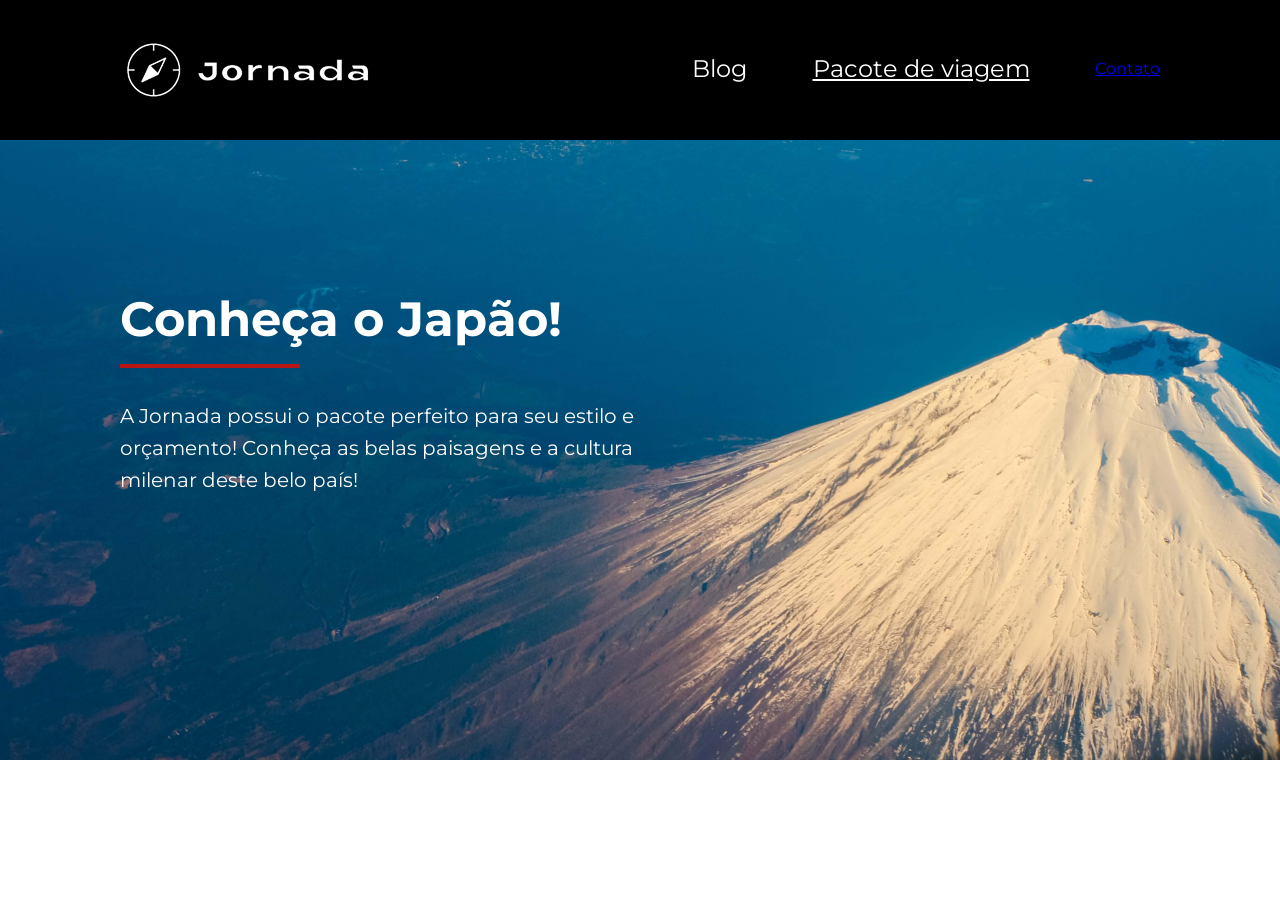
==== pacotes-de-viagens.html @ 4e7d719e "Adiciona hero e configuração para o bottom-hero da page packages" ====
<!DOCTYPE html>
<html lang="pt-br">
<head>
    <meta charset="UTF-8" />
    <meta name="viewport" content="width=device-width, initial-scale=1.0" />
    <meta
      name="description"
      content="Jornada Viagens, somos uma agência apaixonada por criar viagens inesquecíveis"
    />
    <meta name="og:title" content="Jornada Viagens" />
    <meta
      name="og:description"
      content="somos uma agência apaixonada por criar viagens inesquecíveis"
    />
    <meta
      name="og:image"
      content="https://github.com/IDuartee8/jornada-viagens.git/img/Logo-branco-footer"
    />
    <meta name="og:type" content="website" />
    <meta
      name="og:url"
      content="https://github.com/IDuartee8/jornada-viagens.git"
    />

    <link rel="icon" href="favico-branca.svg" type="xml/svg" />
    <link rel="stylesheet" href="css/style.css" />

    <title>Pacote de Viagens</title>
</head>
<body>
        <header class="main-header">
      <a class="logo" href="index.html" title="voltar a página inicial">
        <img
          class="img-mobile"
          src="img/bussula-jornada-branca.png"
          alt="Bussula do logo Jornada Viagens na cor branca"
        />
        <img
          class="img-desktop"
          src="img/bussula-texto-jornada-branca.png"
          alt="Logo Jornada Viagens na cor branca"
        />
      </a>
      <div class="navigation-menu">
        <label for="menu">
          <img src="img/menu.png" alt="menu" />
        </label>
        <input type="checkbox" id="menu" hidden />
        <nav>
          <ul class="list-links">
            <li>
              <a href="blog.html" target="_blank" title="Acessar Blog">Blog</a>
            </li>
            <li>
              <a
                class="active"
                href="pacotes-de-viagens.html"
                target="_blank"
                title="Acessar Pacotes de viagem"
                >Pacote de viagem</a
              >
            </li>
            <a href="contato.html" target="_blank" title="Acessar Contato"
                >Contato</a
              >
            </li>
          </ul>
        </nav>
      </div>
    </header>
    <section class="travel-packages hero">
      <div class="hero-img">
        <div class="hero-content">
      <h1> Conheça o Japão!</h1>
        <hr />
            <p>
                A Jornada possui o pacote perfeito para seu estilo e orçamento! Conheça as belas paisagens e a  cultura milenar deste belo país!
            </p>
        </div>
      </div>
    </section>
    
    
</body>
</html>
---- css/style.css ----
@import url(global.css);
@import url(header.css);
@import url(offers.css);
@import url(hero.css);
@import url(categories.css);
@import url(destinations.css);
@import url(payments.css);
@import url(testimonials.css);
@import url(footer.css);
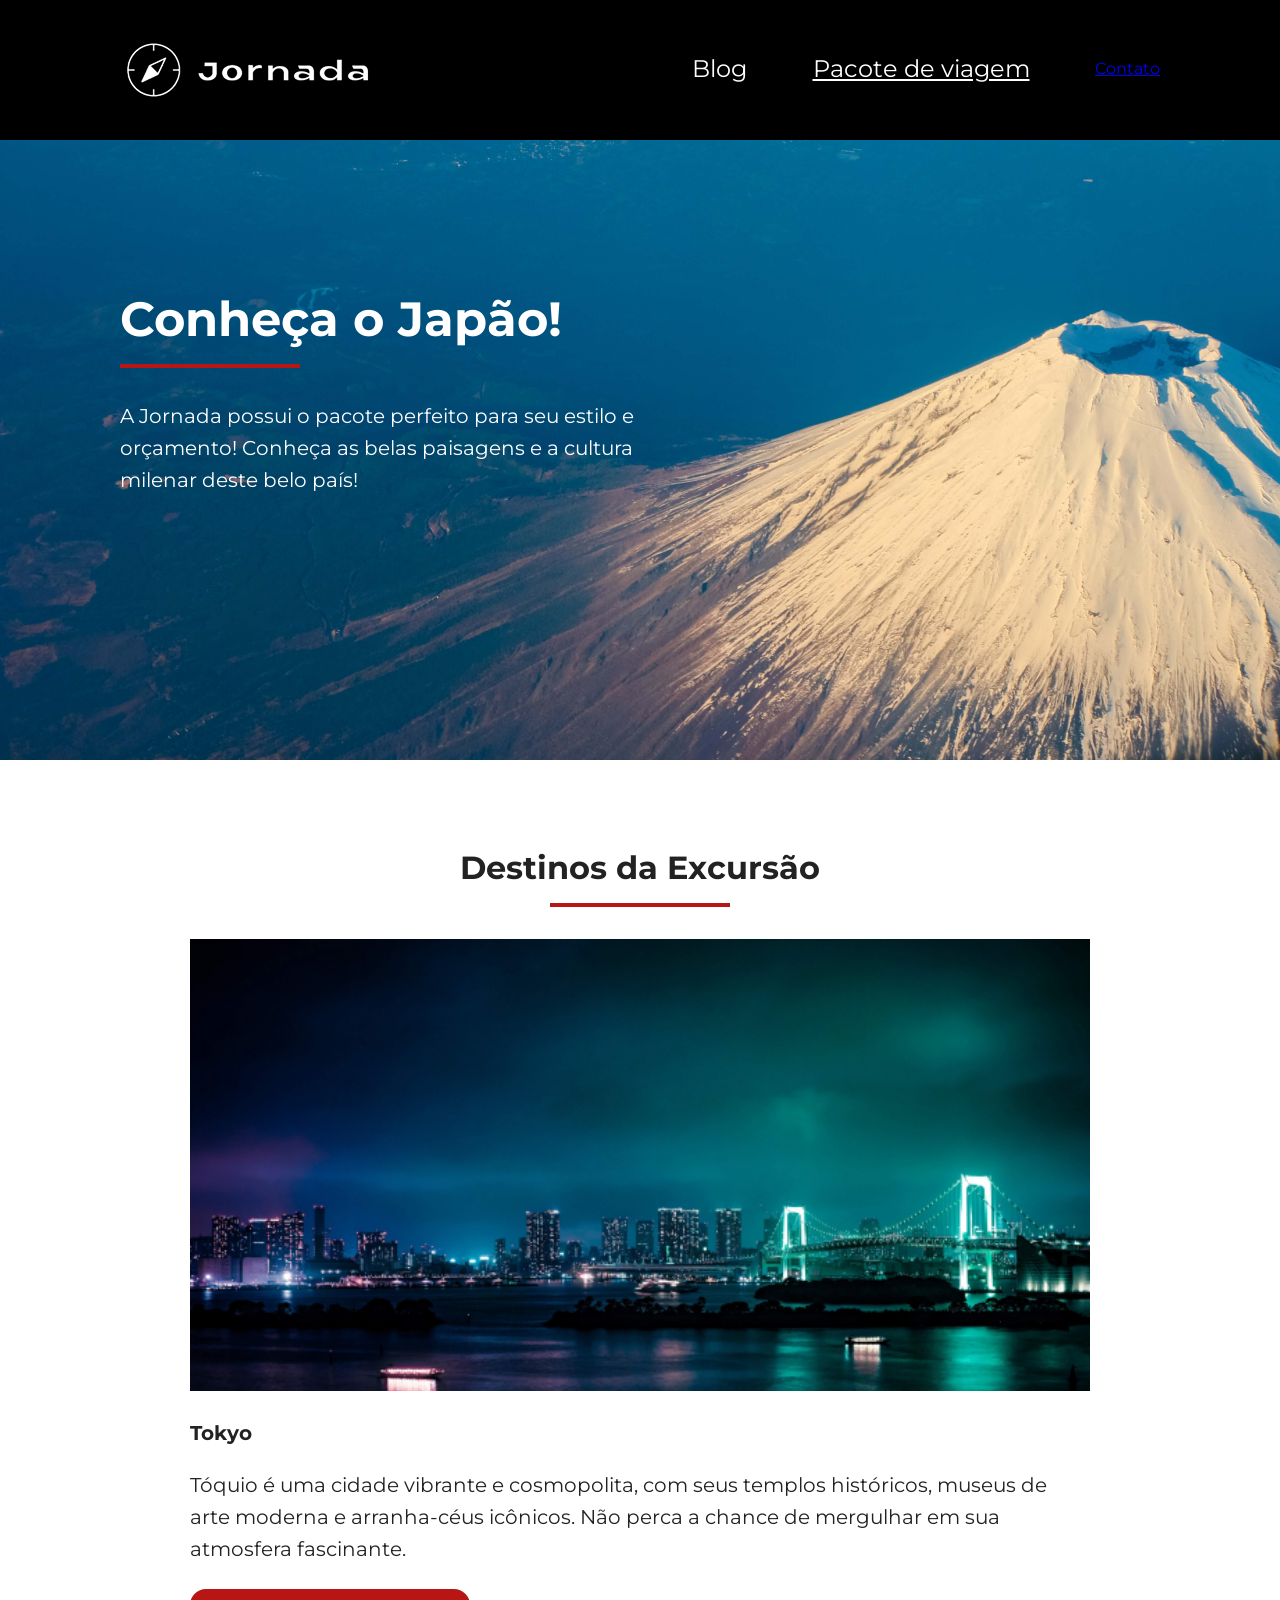
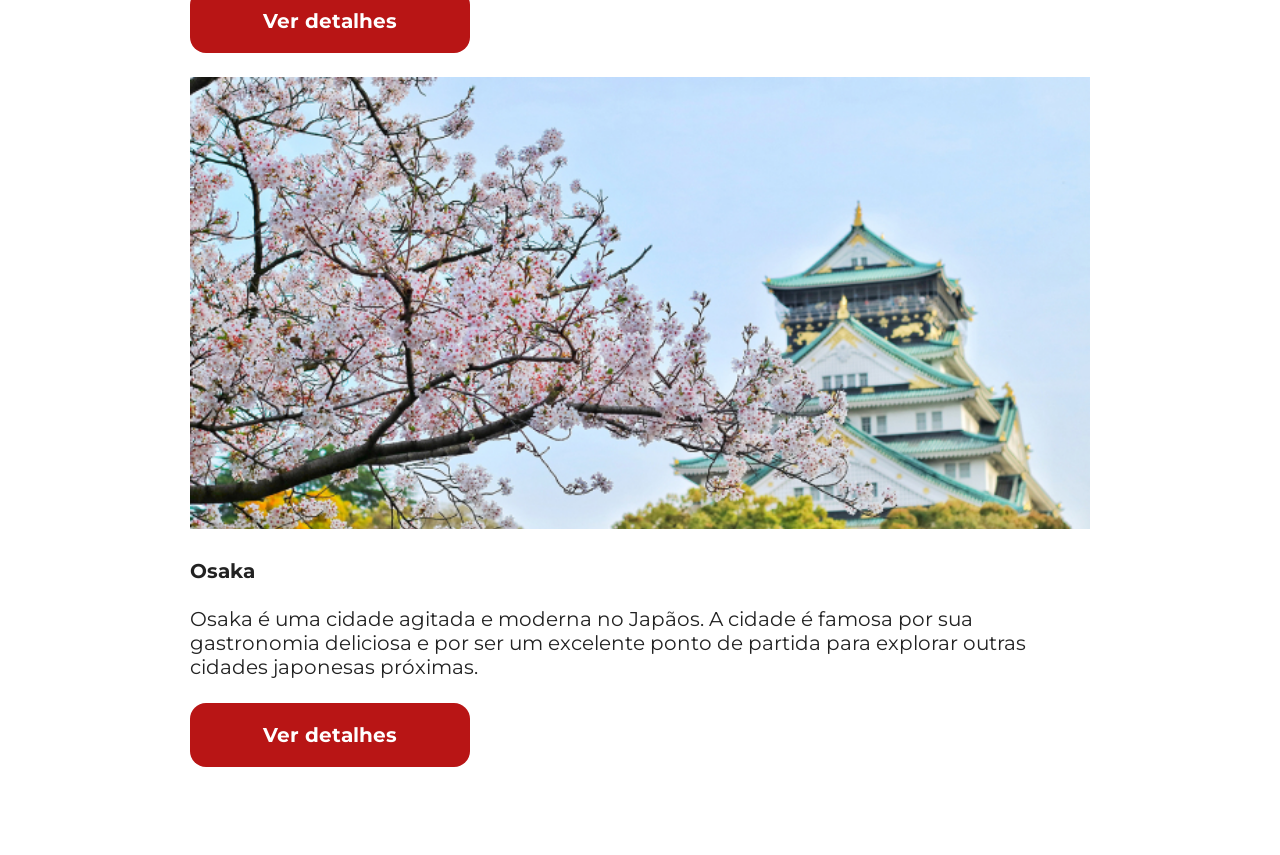
==== commit 56bb0c5e: "Reutiliza estrutura code de destinos populares para utilzar em destinos de excursao" ====
--- a/pacotes-de-viagens.html
+++ b/pacotes-de-viagens.html
@@ -28,7 +28,7 @@
     <title>Pacote de Viagens</title>
 </head>
 <body>
-        <header class="main-header">
+    <header class="main-header">
       <a class="logo" href="index.html" title="voltar a página inicial">
         <img
           class="img-mobile"
@@ -79,7 +79,54 @@
         </div>
       </div>
     </section>
-    
+    <section class="destinations">
+      <div class="section-title">
+        <h2>Destinos da Excursão</h2>
+        <hr />
+      </div>
+      <div class="destination-items">
+        <article class="item tokyo">
+          <header>
+            <div class="img-item"></div>
+            <h3 class="content-title">Tokyo</h3>
+          </header>
+          <p class="content-text">
+            Tóquio é uma cidade vibrante e cosmopolita, com seus templos
+            históricos, museus de arte moderna e arranha-céus icônicos. Não
+            perca a chance de mergulhar em sua atmosfera fascinante.
+          </p>
+          <footer>
+            <a
+              href="#"
+              class="button"
+              target="_blank"
+              title="Veja mais detalhes do destino Tokyo"
+              >Ver detalhes</a
+            >
+          </footer>
+        </article>
+        <article class="item osaka">
+          <header>
+            <div class="img-item"></div>
+            <h3 class="content-title">Osaka</h3>
+          </header>
+          <p>
+            Osaka é uma cidade agitada e moderna no Japãos. A cidade é famosa
+            por sua gastronomia deliciosa e por ser um excelente ponto de
+            partida para explorar outras cidades japonesas próximas.
+          </p>
+          <footer>
+            <a
+              href="#"
+              class="button"
+              target="_blank"
+              title="Veja mais detalhes do destino Osaka"
+              >Ver detalhes</a
+            >
+          </footer>
+        </article>
+      </div>
+    </section>
     
 </body>
 </html>
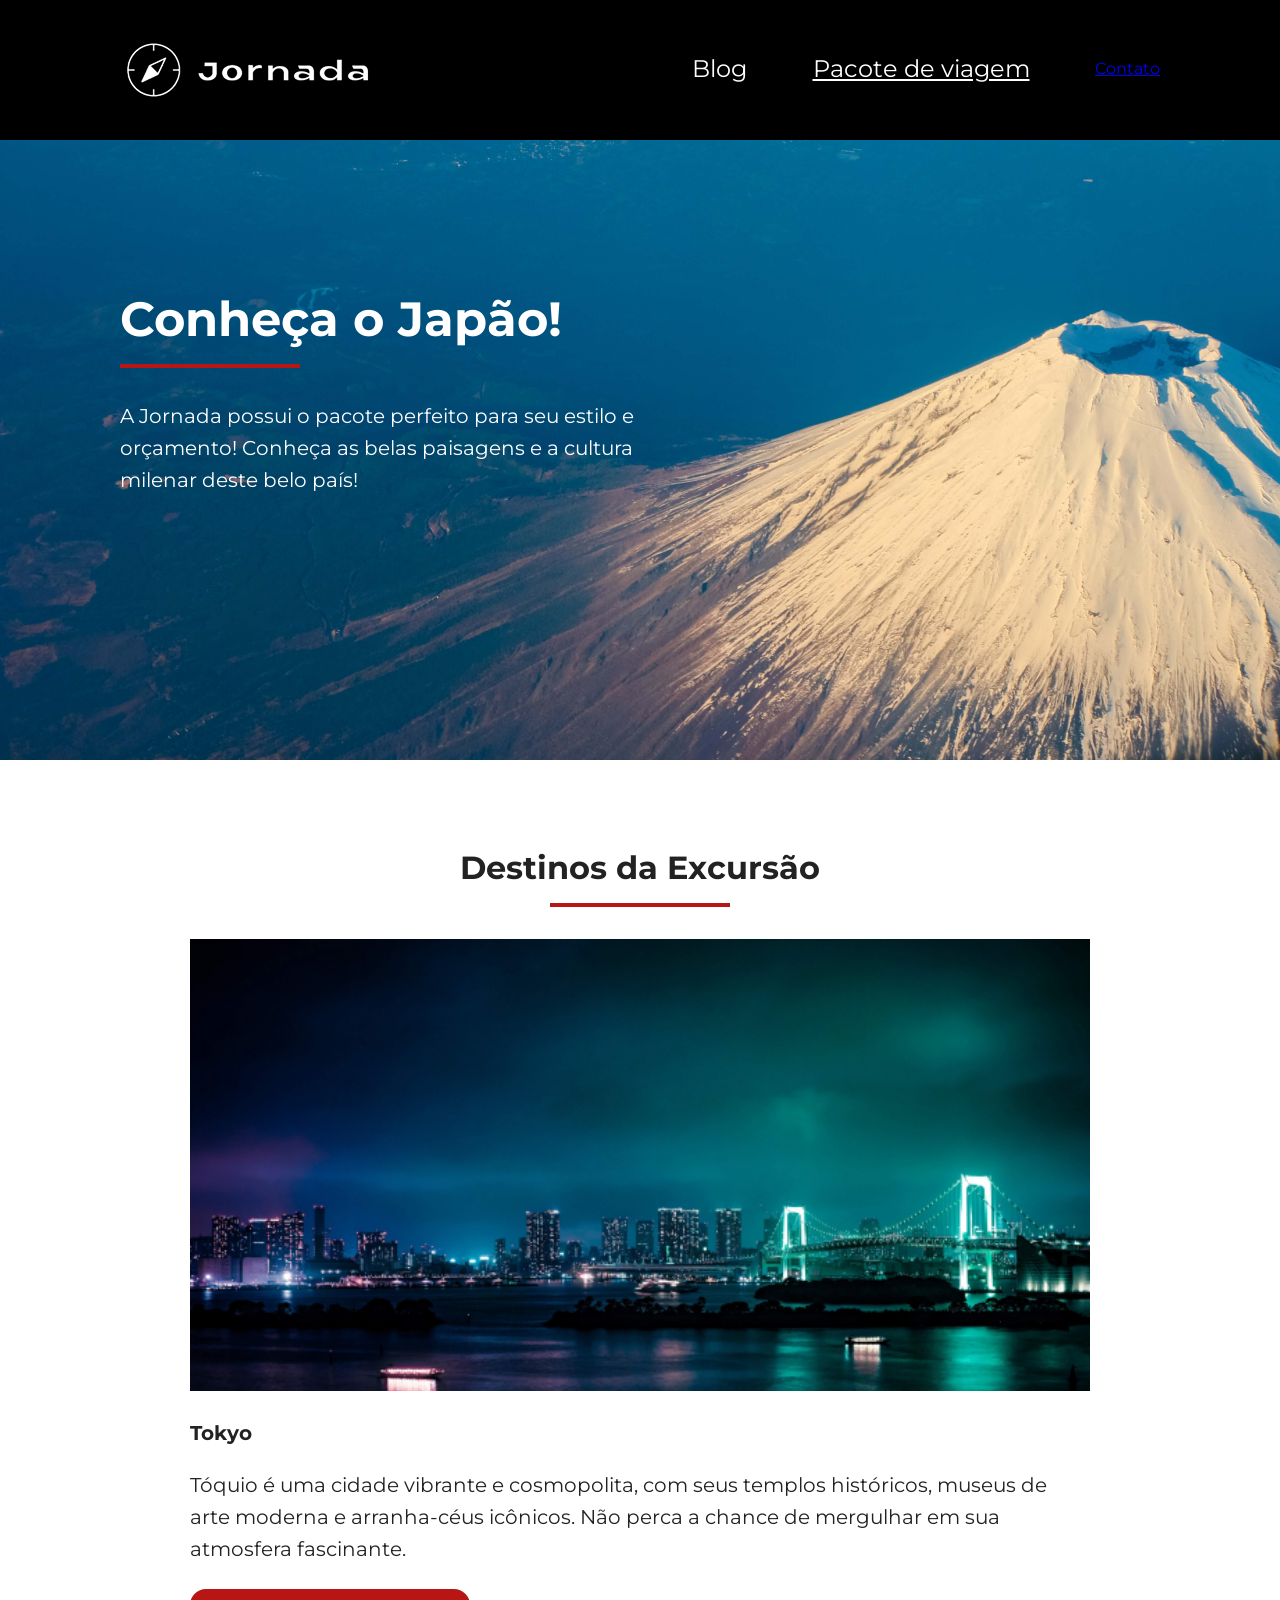
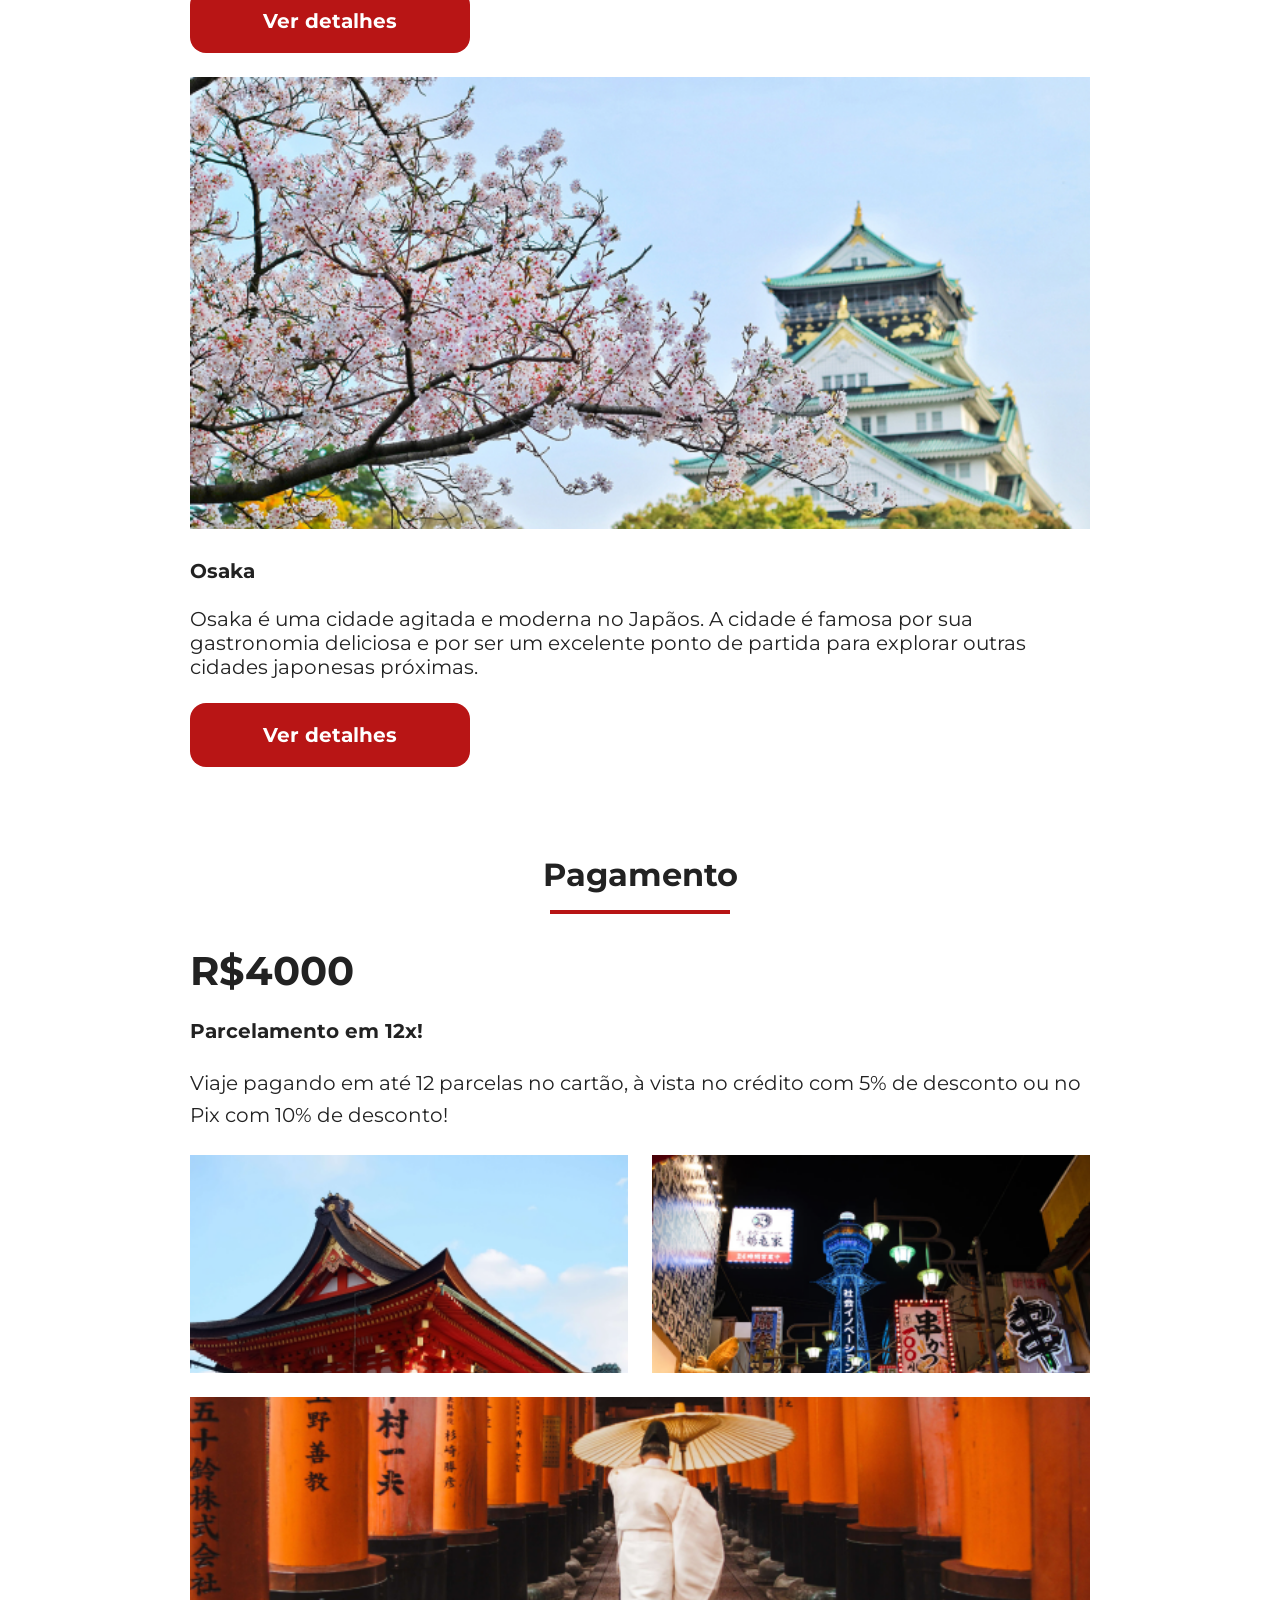
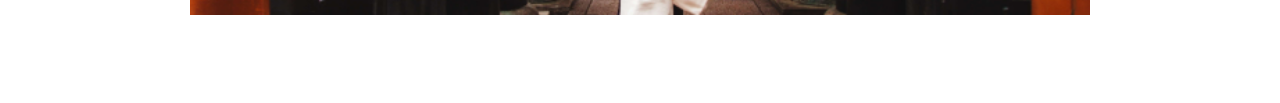
==== commit 3527759c: "Adiciona layouts de payments-package" ====
--- a/pacotes-de-viagens.html
+++ b/pacotes-de-viagens.html
@@ -60,7 +60,9 @@
                 >Pacote de viagem</a
               >
             </li>
-            <a href="contato.html" target="_blank" title="Acessar Contato"
+            <a  href="contato.html" 
+                target="_blank" 
+                title="Acessar Contato"
                 >Contato</a
               >
             </li>
@@ -127,6 +129,26 @@
         </article>
       </div>
     </section>
-    
+    <section class="payments">
+      <div class="section-title">
+        <h2>Pagamento</h2>
+        <hr />
+      </div>
+      <div class="content-conteiner">
+        <div class="text-content">
+          <h2 class="content-title1" >R$4000</h2>
+          <h3 class="content-title">Parcelamento em 12x!</h3>
+          <p class="content-text">
+            Viaje pagando em até 12 parcelas no cartão, à vista no crédito com
+            5% de desconto ou no Pix com 10% de desconto!
+          </p>
+        </div>
+        <div class="image-gallery">
+          <div class="image first-package"></div>
+          <div class="image second-package"></div>
+          <div class="image thirdy-package colspan-2"></div>
+        </div>
+      </div>
+    </section>
 </body>
 </html>
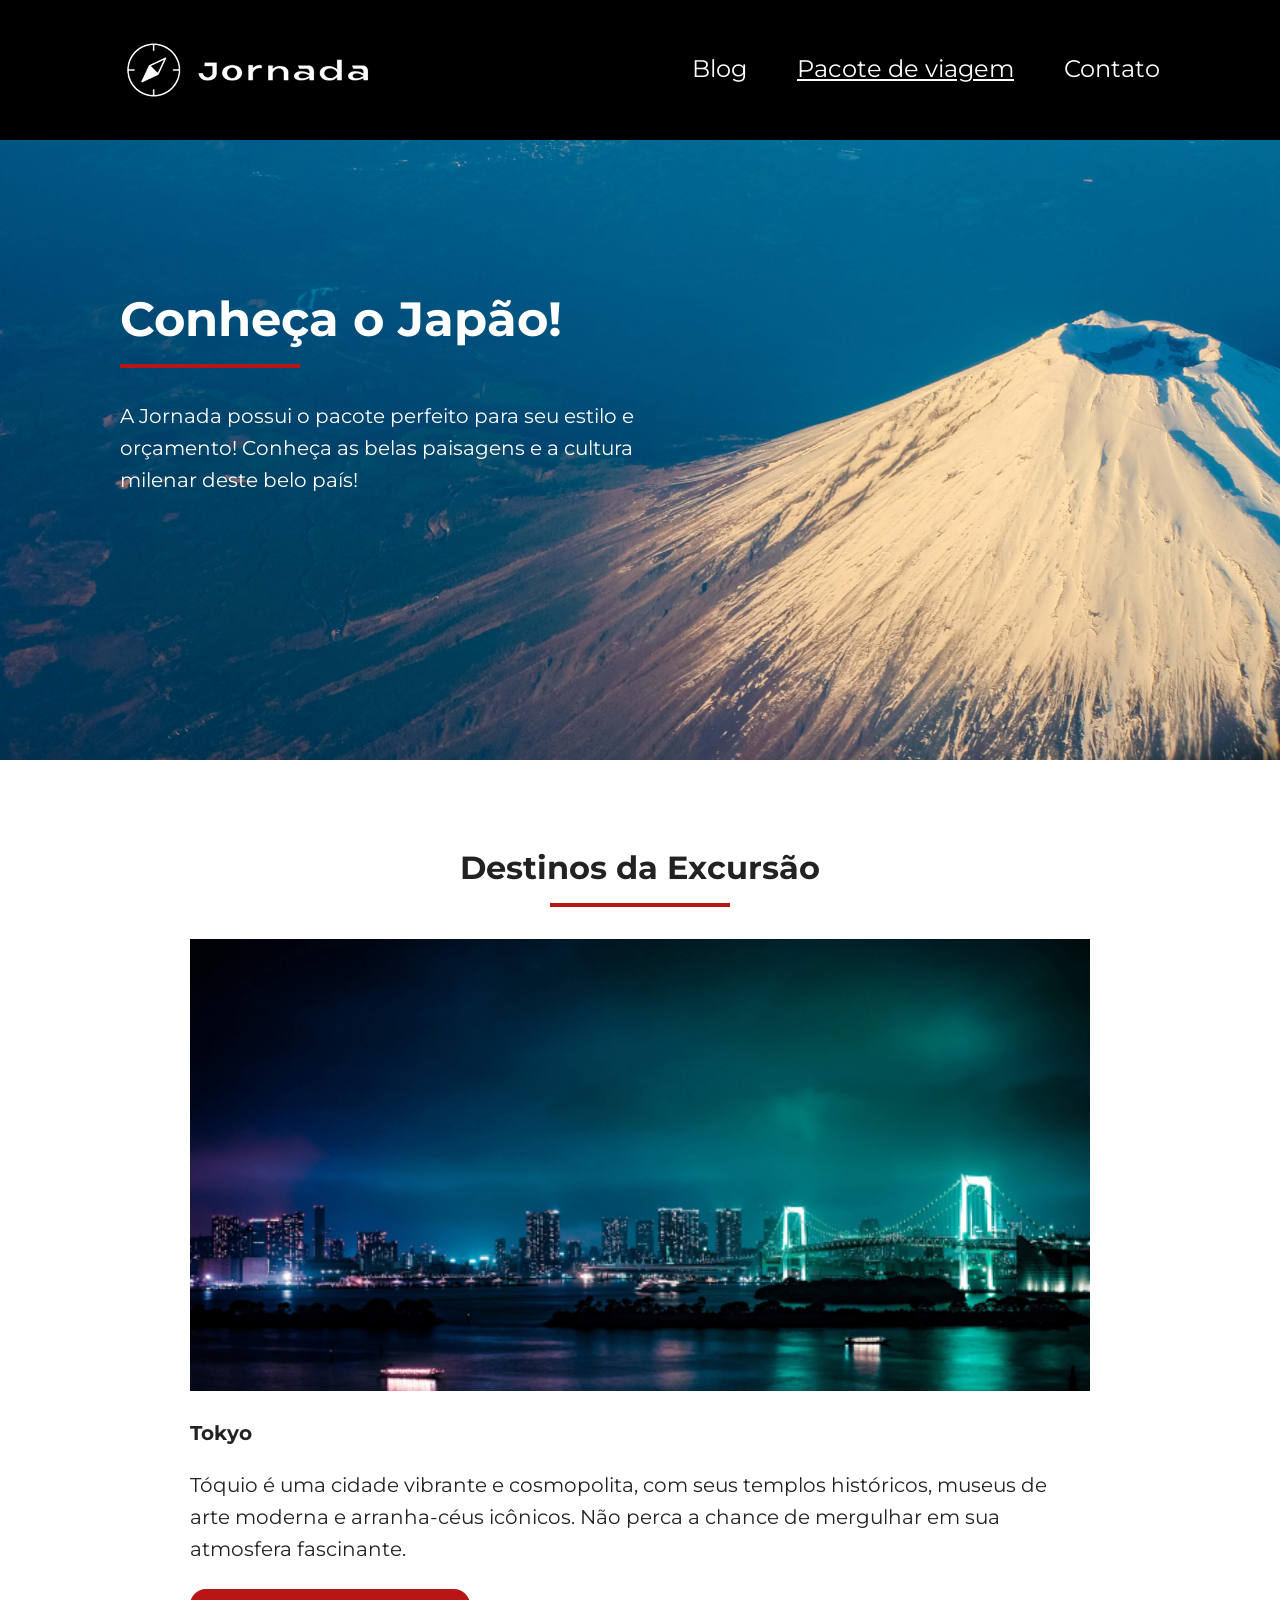
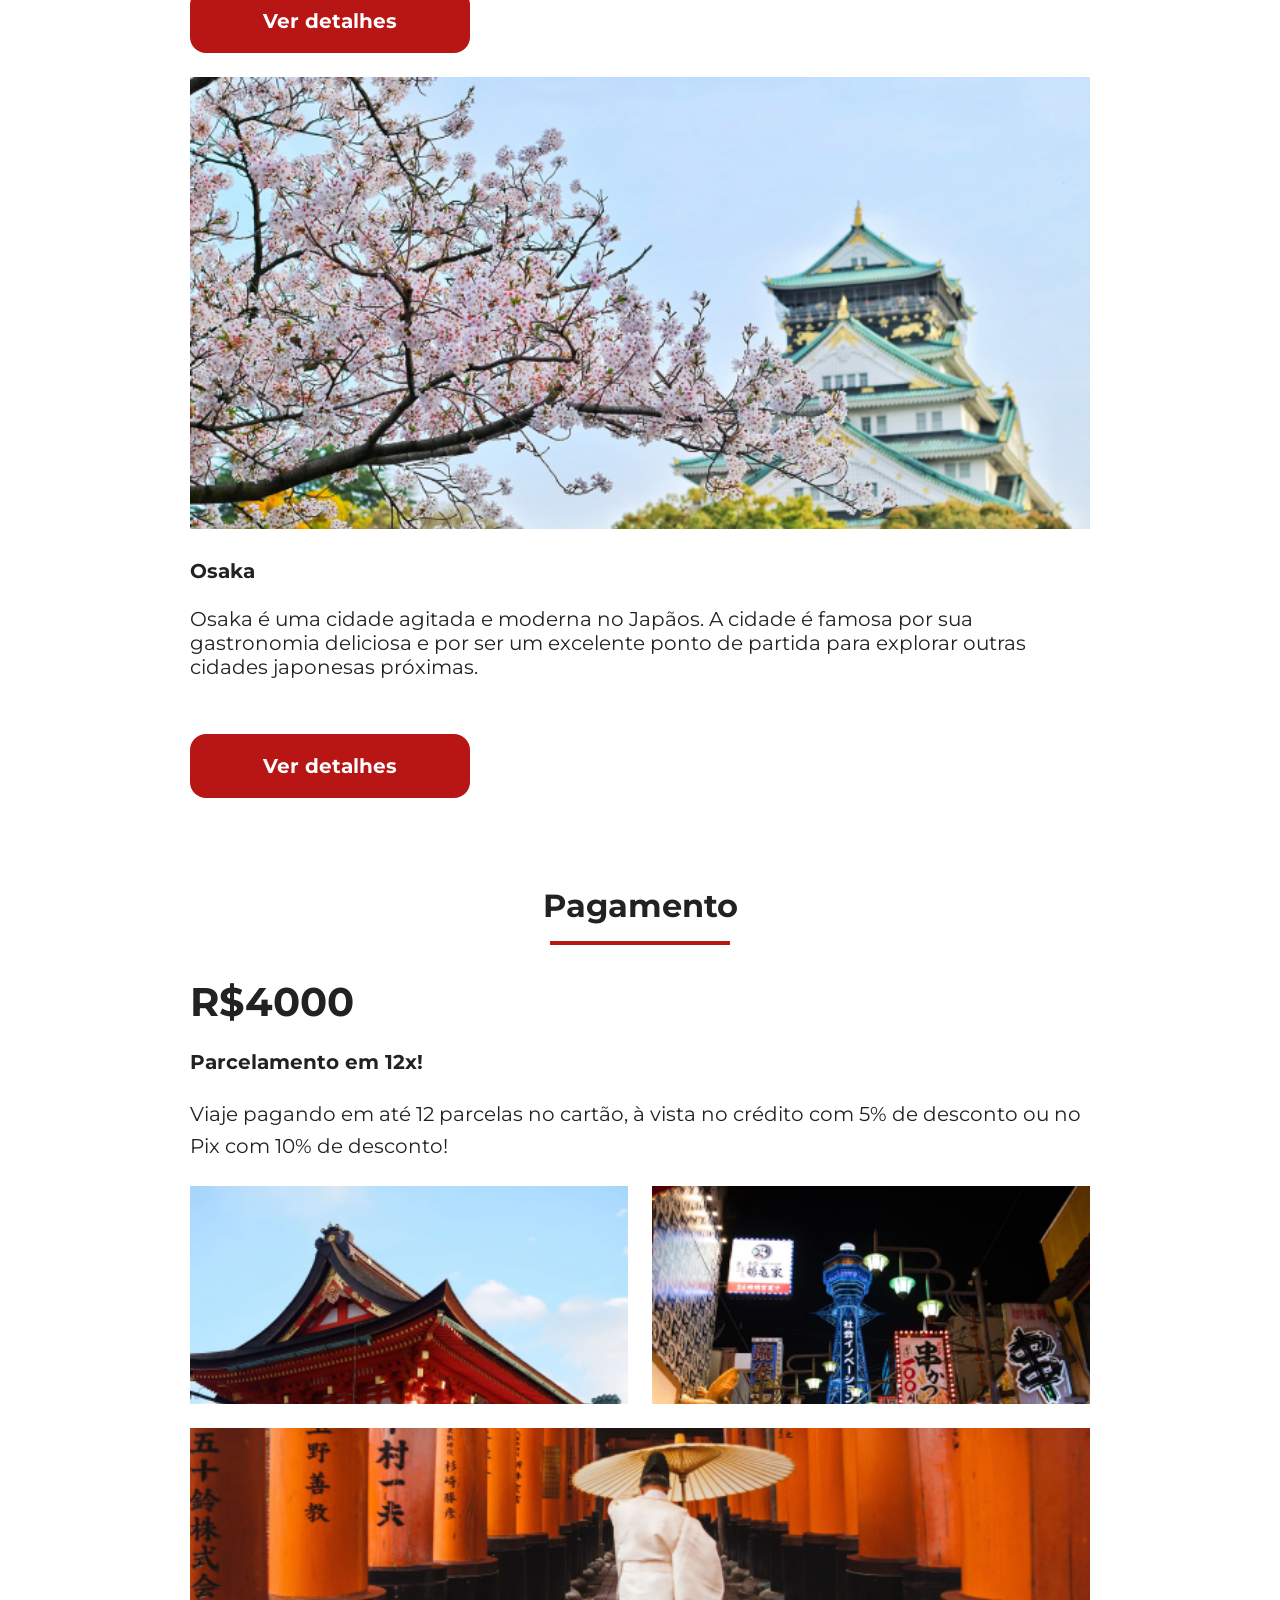
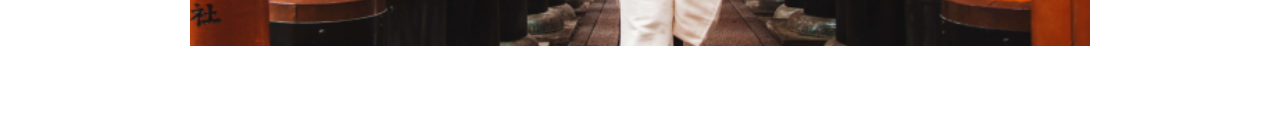
==== commit 8beb91d1: "Solucina bugs de alinhamento, font-size, e um campo fora do padrao" ====
--- a/pacotes-de-viagens.html
+++ b/pacotes-de-viagens.html
@@ -1,6 +1,6 @@
-<!DOCTYPE html>
+<!doctype html>
 <html lang="pt-br">
-<head>
+  <head>
     <meta charset="UTF-8" />
     <meta name="viewport" content="width=device-width, initial-scale=1.0" />
     <meta
@@ -26,129 +26,133 @@
     <link rel="stylesheet" href="css/style.css" />
 
     <title>Pacote de Viagens</title>
-</head>
-<body>
-    <header class="main-header">
-      <a class="logo" href="index.html" title="voltar a página inicial">
-        <img
-          class="img-mobile"
-          src="img/bussula-jornada-branca.png"
-          alt="Bussula do logo Jornada Viagens na cor branca"
-        />
-        <img
-          class="img-desktop"
-          src="img/bussula-texto-jornada-branca.png"
-          alt="Logo Jornada Viagens na cor branca"
-        />
-      </a>
-      <div class="navigation-menu">
-        <label for="menu">
-          <img src="img/menu.png" alt="menu" />
-        </label>
-        <input type="checkbox" id="menu" hidden />
-        <nav>
-          <ul class="list-links">
-            <li>
-              <a href="blog.html" target="_blank" title="Acessar Blog">Blog</a>
-            </li>
-            <li>
+  </head>
+  <body>
+    <main>
+      <header class="main-header">
+        <a class="logo" href="index.html" title="voltar a página inicial">
+          <img
+            class="img-mobile"
+            src="img/bussula-jornada-branca.png"
+            alt="Bussula do logo Jornada Viagens na cor branca"
+          />
+          <img
+            class="img-desktop"
+            src="img/bussula-texto-jornada-branca.png"
+            alt="Logo Jornada Viagens na cor branca"
+          />
+        </a>
+        <div class="navigation-menu">
+          <label for="menu">
+            <img src="img/menu.png" alt="menu" />
+          </label>
+          <input type="checkbox" id="menu" hidden />
+          <nav>
+            <ul class="list-links">
+              <li>
+                <a href="blog.html" target="_blank" title="Acessar Blog"
+                  >Blog</a
+                >
+              </li>
+              <li>
+                <a
+                  class="active"
+                  href="pacotes-de-viagens.html"
+                  target="_blank"
+                  title="Acessar Pacotes de viagem"
+                  >Pacote de viagem</a
+                >
+              </li>
+              <li>
+                <a href="contato.html" target="_blank" title="Acessar Contato"
+                  >Contato</a
+                >
+              </li>
+            </ul>
+          </nav>
+        </div>
+      </header>
+      <section class="travel-packages hero">
+        <div class="hero-img">
+          <div class="hero-content">
+            <h1>Conheça o Japão!</h1>
+            <hr />
+            <p>
+              A Jornada possui o pacote perfeito para seu estilo e orçamento!
+              Conheça as belas paisagens e a cultura milenar deste belo país!
+            </p>
+          </div>
+        </div>
+      </section>
+      <section class="destinations">
+        <div class="section-title">
+          <h2>Destinos da Excursão</h2>
+          <hr />
+        </div>
+        <div class="destination-items">
+          <article class="item tokyo">
+            <header>
+              <div class="img-item"></div>
+              <h3 class="content-title">Tokyo</h3>
+            </header>
+            <p class="content-text">
+              Tóquio é uma cidade vibrante e cosmopolita, com seus templos
+              históricos, museus de arte moderna e arranha-céus icônicos. Não
+              perca a chance de mergulhar em sua atmosfera fascinante.
+            </p>
+            <footer>
               <a
-                class="active"
-                href="pacotes-de-viagens.html"
+                href="#"
+                class="button"
                 target="_blank"
-                title="Acessar Pacotes de viagem"
-                >Pacote de viagem</a
+                title="Veja mais detalhes do destino Tokyo"
+                >Ver detalhes</a
               >
-            </li>
-            <a  href="contato.html" 
-                target="_blank" 
-                title="Acessar Contato"
-                >Contato</a
+            </footer>
+          </article>
+          <article class="item osaka">
+            <header>
+              <div class="img-item"></div>
+              <h3 class="content-title">Osaka</h3>
+            </header>
+            <p>
+              Osaka é uma cidade agitada e moderna no Japãos. A cidade é famosa
+              por sua gastronomia deliciosa e por ser um excelente ponto de
+              partida para explorar outras cidades japonesas próximas.
+            </p>
+            <footer>
+              <a
+                href="#"
+                class="button"
+                target="_blank"
+                title="Veja mais detalhes do destino Osaka"
+                >Ver detalhes</a
               >
-            </li>
-          </ul>
-        </nav>
-      </div>
-    </header>
-    <section class="travel-packages hero">
-      <div class="hero-img">
-        <div class="hero-content">
-      <h1> Conheça o Japão!</h1>
-        <hr />
-            <p>
-                A Jornada possui o pacote perfeito para seu estilo e orçamento! Conheça as belas paisagens e a  cultura milenar deste belo país!
+            </footer>
+          </article>
+        </div>
+      </section>
+      <section class="payments">
+        <div class="section-title">
+          <h2>Pagamento</h2>
+          <hr />
+        </div>
+        <div class="content-conteiner">
+          <div class="text-content">
+            <h2 class="content-title">R$4000</h2>
+            <h3 class="content-title">Parcelamento em 12x!</h3>
+            <p class="content-text">
+              Viaje pagando em até 12 parcelas no cartão, à vista no crédito com
+              5% de desconto ou no Pix com 10% de desconto!
             </p>
+          </div>
+          <div class="image-gallery">
+            <div class="image first-package"></div>
+            <div class="image second-package"></div>
+            <div class="image thirdy-package colspan-2"></div>
+          </div>
         </div>
-      </div>
-    </section>
-    <section class="destinations">
-      <div class="section-title">
-        <h2>Destinos da Excursão</h2>
-        <hr />
-      </div>
-      <div class="destination-items">
-        <article class="item tokyo">
-          <header>
-            <div class="img-item"></div>
-            <h3 class="content-title">Tokyo</h3>
-          </header>
-          <p class="content-text">
-            Tóquio é uma cidade vibrante e cosmopolita, com seus templos
-            históricos, museus de arte moderna e arranha-céus icônicos. Não
-            perca a chance de mergulhar em sua atmosfera fascinante.
-          </p>
-          <footer>
-            <a
-              href="#"
-              class="button"
-              target="_blank"
-              title="Veja mais detalhes do destino Tokyo"
-              >Ver detalhes</a
-            >
-          </footer>
-        </article>
-        <article class="item osaka">
-          <header>
-            <div class="img-item"></div>
-            <h3 class="content-title">Osaka</h3>
-          </header>
-          <p>
-            Osaka é uma cidade agitada e moderna no Japãos. A cidade é famosa
-            por sua gastronomia deliciosa e por ser um excelente ponto de
-            partida para explorar outras cidades japonesas próximas.
-          </p>
-          <footer>
-            <a
-              href="#"
-              class="button"
-              target="_blank"
-              title="Veja mais detalhes do destino Osaka"
-              >Ver detalhes</a
-            >
-          </footer>
-        </article>
-      </div>
-    </section>
-    <section class="payments">
-      <div class="section-title">
-        <h2>Pagamento</h2>
-        <hr />
-      </div>
-      <div class="content-conteiner">
-        <div class="text-content">
-          <h2 class="content-title1" >R$4000</h2>
-          <h3 class="content-title">Parcelamento em 12x!</h3>
-          <p class="content-text">
-            Viaje pagando em até 12 parcelas no cartão, à vista no crédito com
-            5% de desconto ou no Pix com 10% de desconto!
-          </p>
-        </div>
-        <div class="image-gallery">
-          <div class="image first-package"></div>
-          <div class="image second-package"></div>
-          <div class="image thirdy-package colspan-2"></div>
-        </div>
-      </div>
-    </section>
-</body>
-</html>+      </section>
+    </main>
+  </body>
+</html>
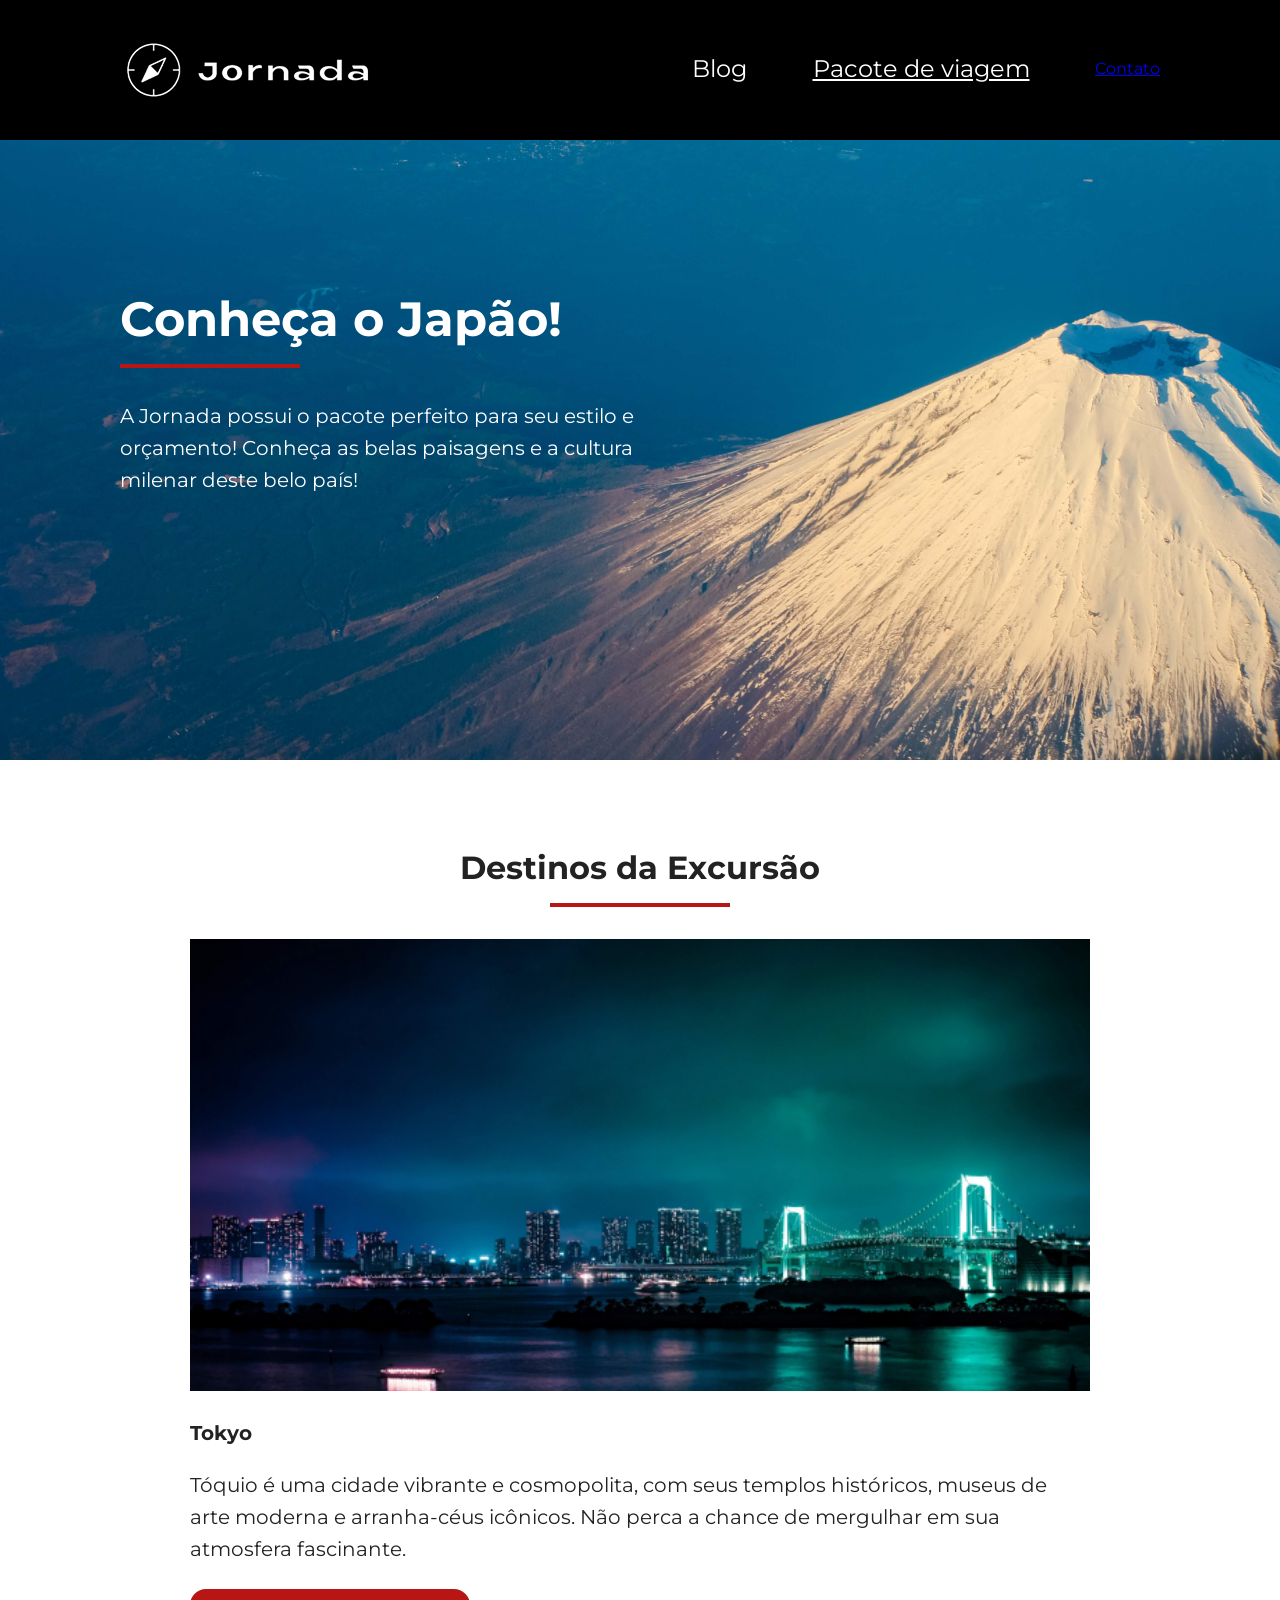
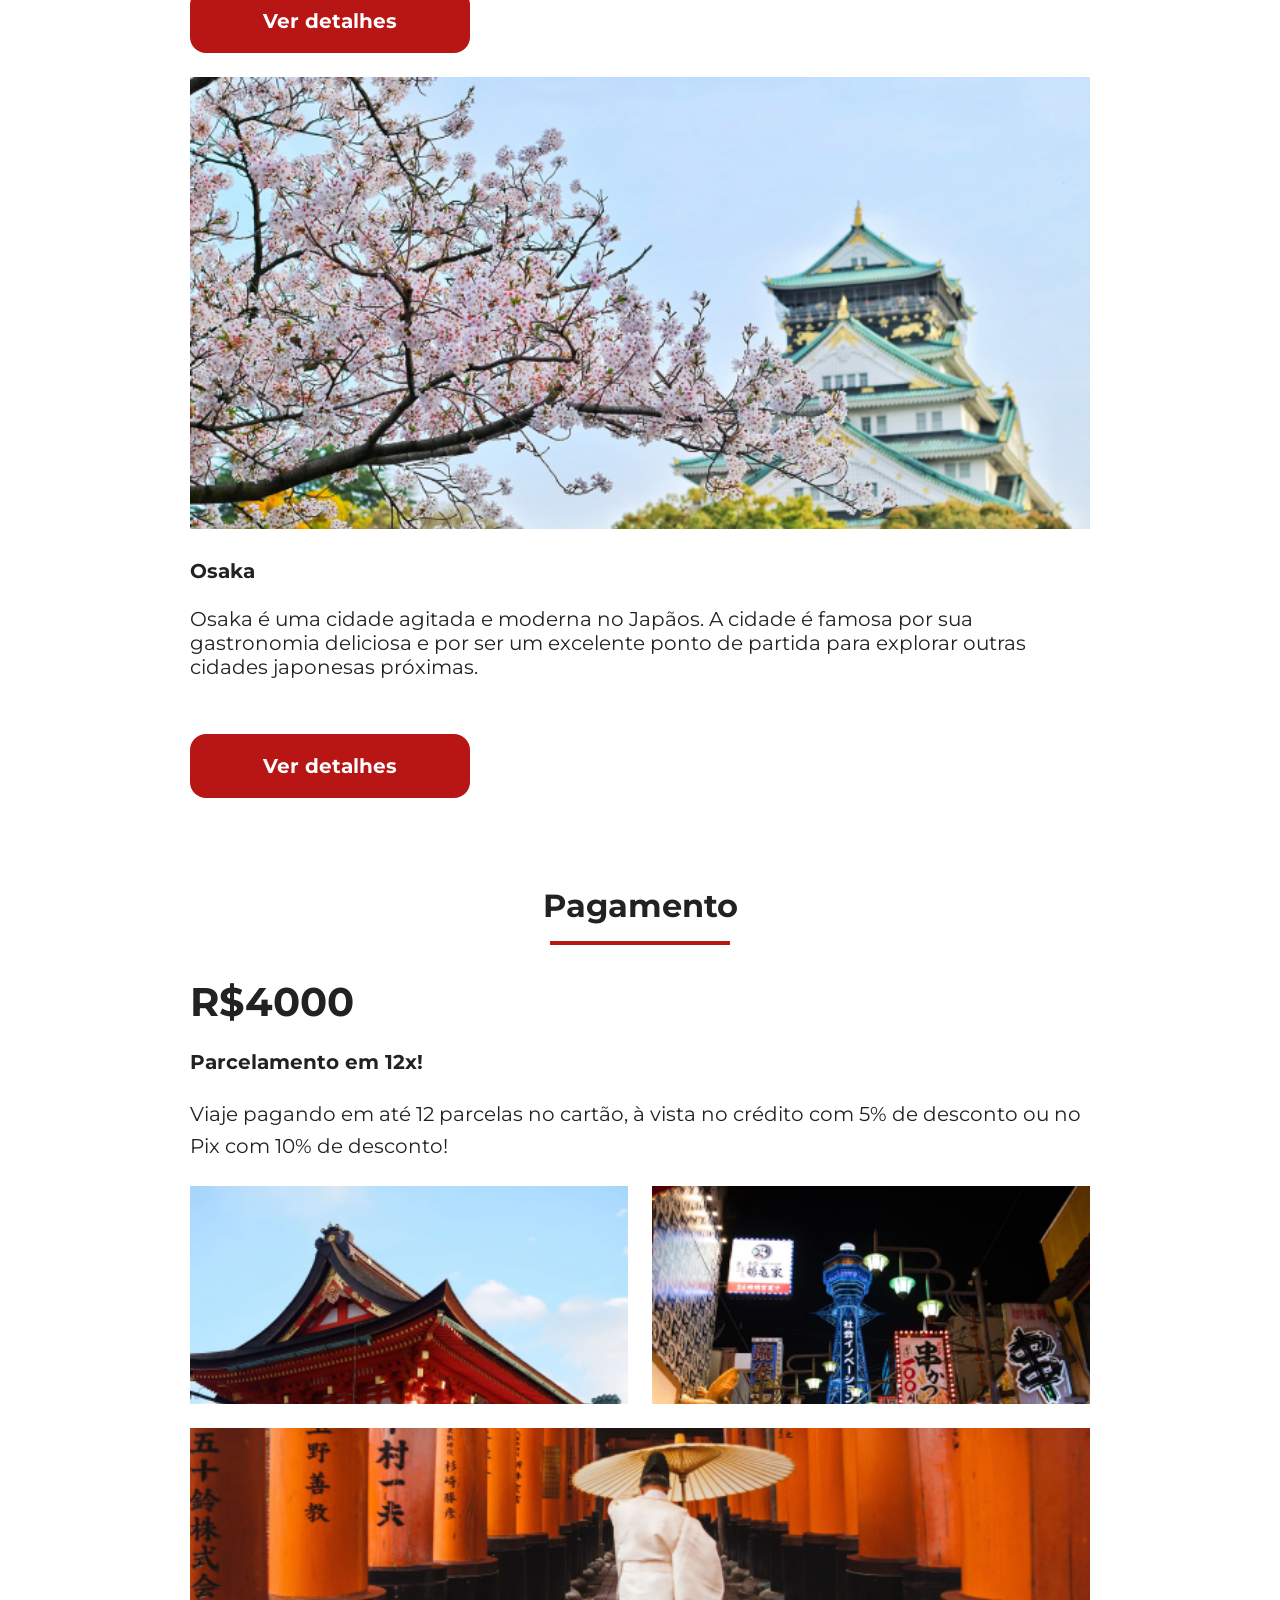
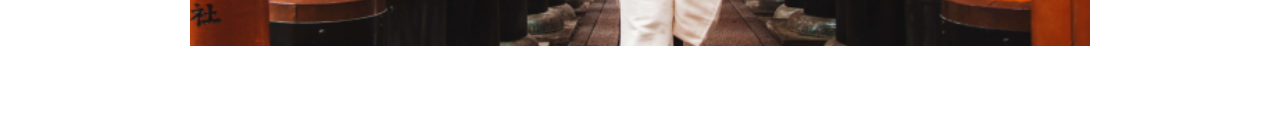
==== commit eba9d5e9: "Merge pull request #18 from IDuartee8/feat/package-payments Adiciona layouts de payments-package" ====
--- a/pacotes-de-viagens.html
+++ b/pacotes-de-viagens.html
@@ -1,6 +1,6 @@
-<!doctype html>
+<!DOCTYPE html>
 <html lang="pt-br">
-  <head>
+<head>
     <meta charset="UTF-8" />
     <meta name="viewport" content="width=device-width, initial-scale=1.0" />
     <meta
@@ -26,133 +26,129 @@
     <link rel="stylesheet" href="css/style.css" />
 
     <title>Pacote de Viagens</title>
-  </head>
-  <body>
-    <main>
-      <header class="main-header">
-        <a class="logo" href="index.html" title="voltar a página inicial">
-          <img
-            class="img-mobile"
-            src="img/bussula-jornada-branca.png"
-            alt="Bussula do logo Jornada Viagens na cor branca"
-          />
-          <img
-            class="img-desktop"
-            src="img/bussula-texto-jornada-branca.png"
-            alt="Logo Jornada Viagens na cor branca"
-          />
-        </a>
-        <div class="navigation-menu">
-          <label for="menu">
-            <img src="img/menu.png" alt="menu" />
-          </label>
-          <input type="checkbox" id="menu" hidden />
-          <nav>
-            <ul class="list-links">
-              <li>
-                <a href="blog.html" target="_blank" title="Acessar Blog"
-                  >Blog</a
-                >
-              </li>
-              <li>
-                <a
-                  class="active"
-                  href="pacotes-de-viagens.html"
-                  target="_blank"
-                  title="Acessar Pacotes de viagem"
-                  >Pacote de viagem</a
-                >
-              </li>
-              <li>
-                <a href="contato.html" target="_blank" title="Acessar Contato"
-                  >Contato</a
-                >
-              </li>
-            </ul>
-          </nav>
+</head>
+<body>
+    <header class="main-header">
+      <a class="logo" href="index.html" title="voltar a página inicial">
+        <img
+          class="img-mobile"
+          src="img/bussula-jornada-branca.png"
+          alt="Bussula do logo Jornada Viagens na cor branca"
+        />
+        <img
+          class="img-desktop"
+          src="img/bussula-texto-jornada-branca.png"
+          alt="Logo Jornada Viagens na cor branca"
+        />
+      </a>
+      <div class="navigation-menu">
+        <label for="menu">
+          <img src="img/menu.png" alt="menu" />
+        </label>
+        <input type="checkbox" id="menu" hidden />
+        <nav>
+          <ul class="list-links">
+            <li>
+              <a href="blog.html" target="_blank" title="Acessar Blog">Blog</a>
+            </li>
+            <li>
+              <a
+                class="active"
+                href="pacotes-de-viagens.html"
+                target="_blank"
+                title="Acessar Pacotes de viagem"
+                >Pacote de viagem</a
+              >
+            </li>
+            <a  href="contato.html" 
+                target="_blank" 
+                title="Acessar Contato"
+                >Contato</a
+              >
+            </li>
+          </ul>
+        </nav>
+      </div>
+    </header>
+    <section class="travel-packages hero">
+      <div class="hero-img">
+        <div class="hero-content">
+      <h1> Conheça o Japão!</h1>
+        <hr />
+            <p>
+                A Jornada possui o pacote perfeito para seu estilo e orçamento! Conheça as belas paisagens e a  cultura milenar deste belo país!
+            </p>
         </div>
-      </header>
-      <section class="travel-packages hero">
-        <div class="hero-img">
-          <div class="hero-content">
-            <h1>Conheça o Japão!</h1>
-            <hr />
-            <p>
-              A Jornada possui o pacote perfeito para seu estilo e orçamento!
-              Conheça as belas paisagens e a cultura milenar deste belo país!
-            </p>
-          </div>
+      </div>
+    </section>
+    <section class="destinations">
+      <div class="section-title">
+        <h2>Destinos da Excursão</h2>
+        <hr />
+      </div>
+      <div class="destination-items">
+        <article class="item tokyo">
+          <header>
+            <div class="img-item"></div>
+            <h3 class="content-title">Tokyo</h3>
+          </header>
+          <p class="content-text">
+            Tóquio é uma cidade vibrante e cosmopolita, com seus templos
+            históricos, museus de arte moderna e arranha-céus icônicos. Não
+            perca a chance de mergulhar em sua atmosfera fascinante.
+          </p>
+          <footer>
+            <a
+              href="#"
+              class="button"
+              target="_blank"
+              title="Veja mais detalhes do destino Tokyo"
+              >Ver detalhes</a
+            >
+          </footer>
+        </article>
+        <article class="item osaka">
+          <header>
+            <div class="img-item"></div>
+            <h3 class="content-title">Osaka</h3>
+          </header>
+          <p>
+            Osaka é uma cidade agitada e moderna no Japãos. A cidade é famosa
+            por sua gastronomia deliciosa e por ser um excelente ponto de
+            partida para explorar outras cidades japonesas próximas.
+          </p>
+          <footer>
+            <a
+              href="#"
+              class="button"
+              target="_blank"
+              title="Veja mais detalhes do destino Osaka"
+              >Ver detalhes</a
+            >
+          </footer>
+        </article>
+      </div>
+    </section>
+    <section class="payments">
+      <div class="section-title">
+        <h2>Pagamento</h2>
+        <hr />
+      </div>
+      <div class="content-conteiner">
+        <div class="text-content">
+          <h2 class="content-title1" >R$4000</h2>
+          <h3 class="content-title">Parcelamento em 12x!</h3>
+          <p class="content-text">
+            Viaje pagando em até 12 parcelas no cartão, à vista no crédito com
+            5% de desconto ou no Pix com 10% de desconto!
+          </p>
         </div>
-      </section>
-      <section class="destinations">
-        <div class="section-title">
-          <h2>Destinos da Excursão</h2>
-          <hr />
+        <div class="image-gallery">
+          <div class="image first-package"></div>
+          <div class="image second-package"></div>
+          <div class="image thirdy-package colspan-2"></div>
         </div>
-        <div class="destination-items">
-          <article class="item tokyo">
-            <header>
-              <div class="img-item"></div>
-              <h3 class="content-title">Tokyo</h3>
-            </header>
-            <p class="content-text">
-              Tóquio é uma cidade vibrante e cosmopolita, com seus templos
-              históricos, museus de arte moderna e arranha-céus icônicos. Não
-              perca a chance de mergulhar em sua atmosfera fascinante.
-            </p>
-            <footer>
-              <a
-                href="#"
-                class="button"
-                target="_blank"
-                title="Veja mais detalhes do destino Tokyo"
-                >Ver detalhes</a
-              >
-            </footer>
-          </article>
-          <article class="item osaka">
-            <header>
-              <div class="img-item"></div>
-              <h3 class="content-title">Osaka</h3>
-            </header>
-            <p>
-              Osaka é uma cidade agitada e moderna no Japãos. A cidade é famosa
-              por sua gastronomia deliciosa e por ser um excelente ponto de
-              partida para explorar outras cidades japonesas próximas.
-            </p>
-            <footer>
-              <a
-                href="#"
-                class="button"
-                target="_blank"
-                title="Veja mais detalhes do destino Osaka"
-                >Ver detalhes</a
-              >
-            </footer>
-          </article>
-        </div>
-      </section>
-      <section class="payments">
-        <div class="section-title">
-          <h2>Pagamento</h2>
-          <hr />
-        </div>
-        <div class="content-conteiner">
-          <div class="text-content">
-            <h2 class="content-title">R$4000</h2>
-            <h3 class="content-title">Parcelamento em 12x!</h3>
-            <p class="content-text">
-              Viaje pagando em até 12 parcelas no cartão, à vista no crédito com
-              5% de desconto ou no Pix com 10% de desconto!
-            </p>
-          </div>
-          <div class="image-gallery">
-            <div class="image first-package"></div>
-            <div class="image second-package"></div>
-            <div class="image thirdy-package colspan-2"></div>
-          </div>
-        </div>
-      </section>
-    </main>
-  </body>
-</html>
+      </div>
+    </section>
+</body>
+</html>
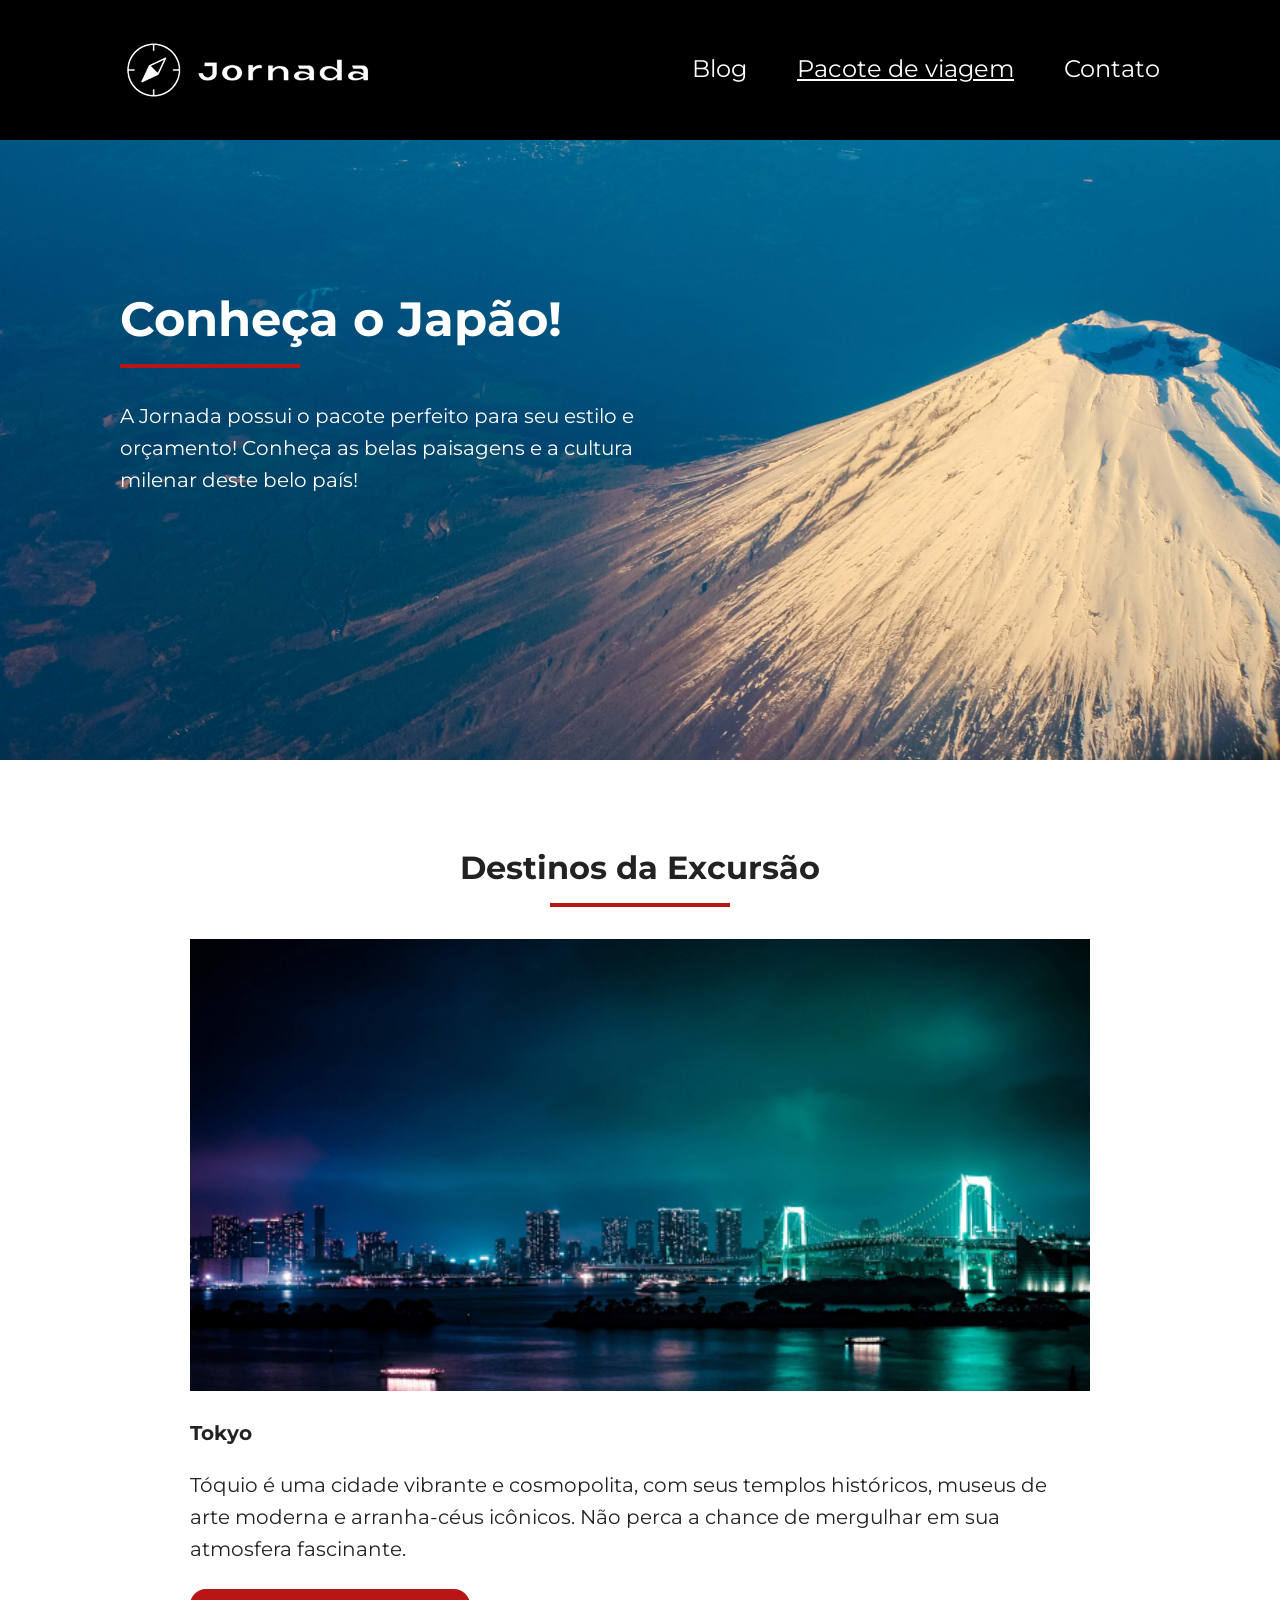
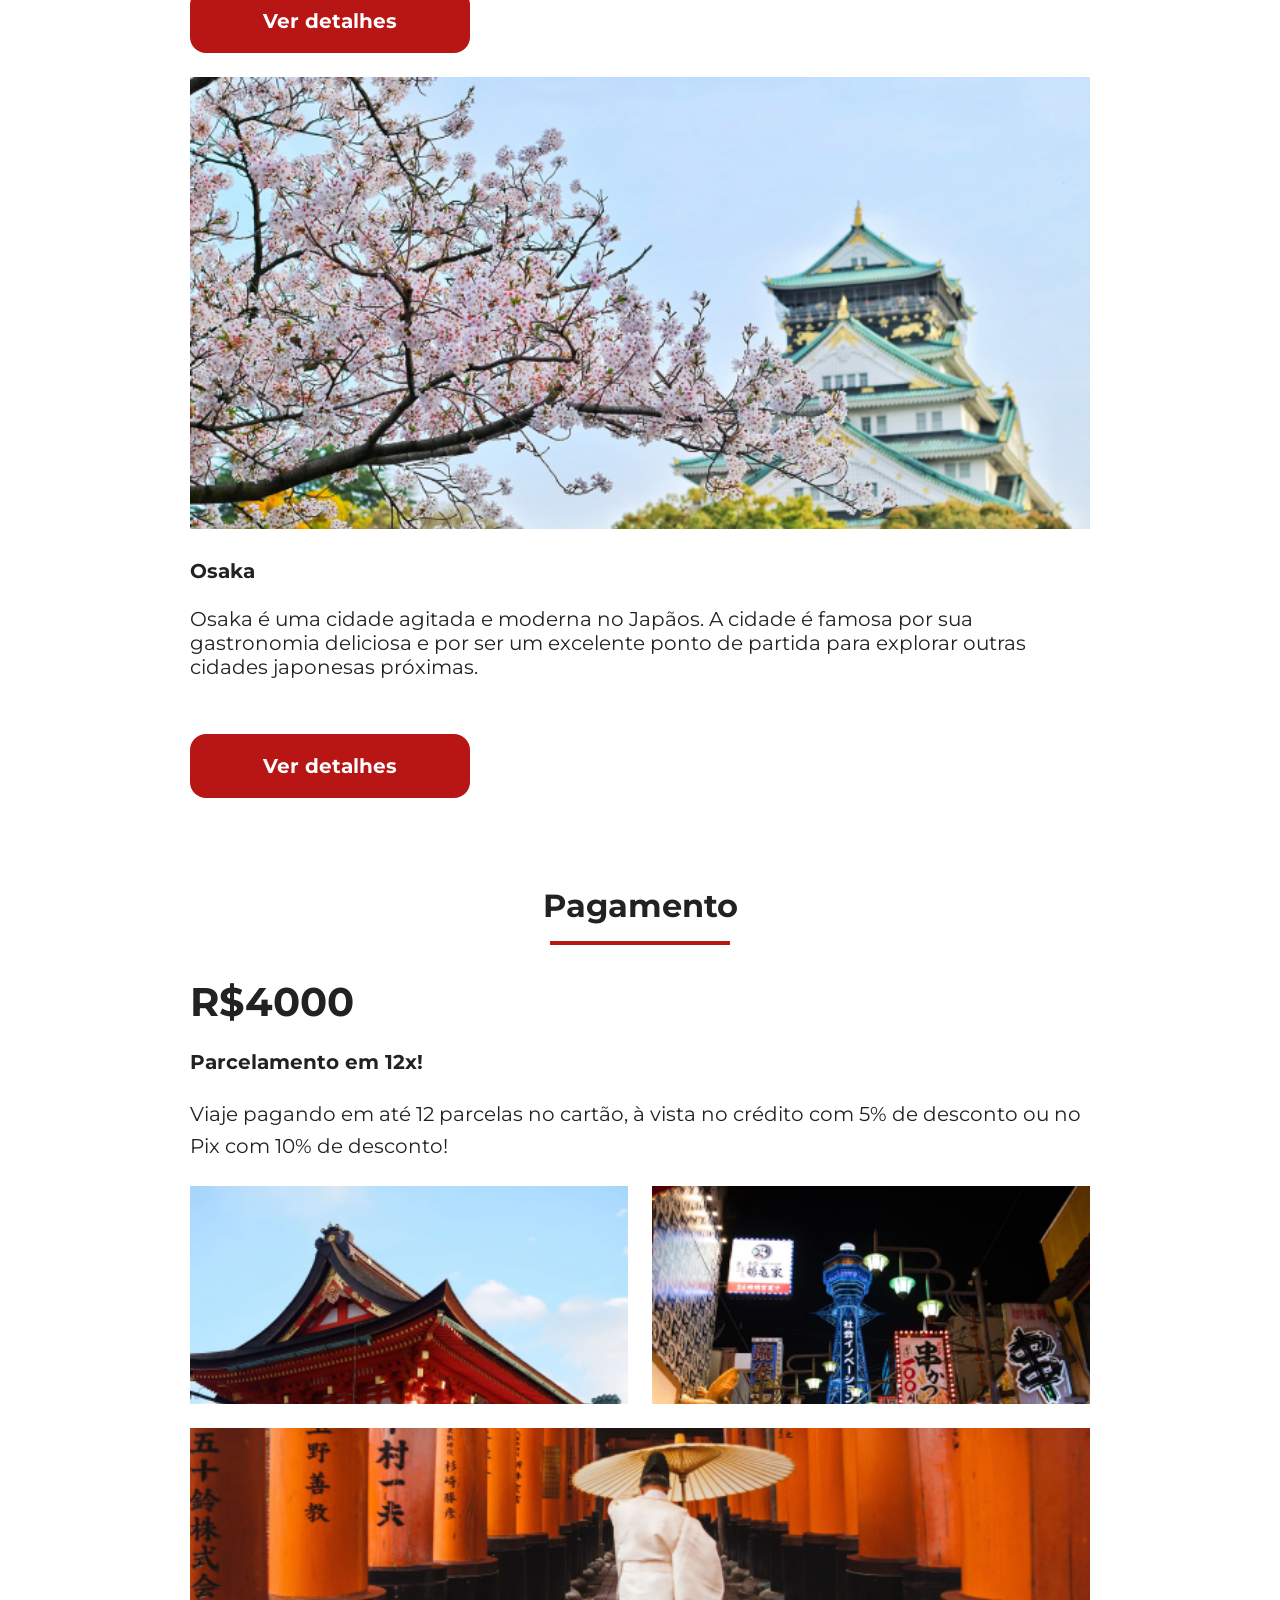
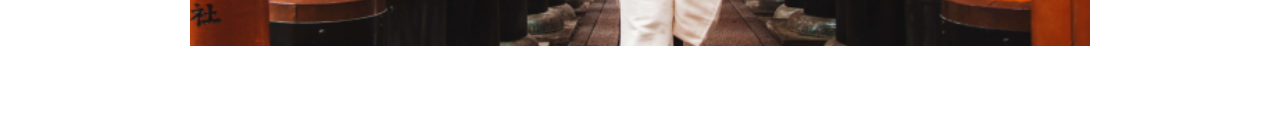
==== commit 3c3bdf6c: "Merge pull request #19 from IDuartee8/bugfix/accessibility Bugfix/accessibility" ====
--- a/pacotes-de-viagens.html
+++ b/pacotes-de-viagens.html
@@ -1,6 +1,6 @@
-<!DOCTYPE html>
+<!doctype html>
 <html lang="pt-br">
-<head>
+  <head>
     <meta charset="UTF-8" />
     <meta name="viewport" content="width=device-width, initial-scale=1.0" />
     <meta
@@ -26,129 +26,133 @@
     <link rel="stylesheet" href="css/style.css" />
 
     <title>Pacote de Viagens</title>
-</head>
-<body>
-    <header class="main-header">
-      <a class="logo" href="index.html" title="voltar a página inicial">
-        <img
-          class="img-mobile"
-          src="img/bussula-jornada-branca.png"
-          alt="Bussula do logo Jornada Viagens na cor branca"
-        />
-        <img
-          class="img-desktop"
-          src="img/bussula-texto-jornada-branca.png"
-          alt="Logo Jornada Viagens na cor branca"
-        />
-      </a>
-      <div class="navigation-menu">
-        <label for="menu">
-          <img src="img/menu.png" alt="menu" />
-        </label>
-        <input type="checkbox" id="menu" hidden />
-        <nav>
-          <ul class="list-links">
-            <li>
-              <a href="blog.html" target="_blank" title="Acessar Blog">Blog</a>
-            </li>
-            <li>
+  </head>
+  <body>
+    <main>
+      <header class="main-header">
+        <a class="logo" href="index.html" title="voltar a página inicial">
+          <img
+            class="img-mobile"
+            src="img/bussula-jornada-branca.png"
+            alt="Bussula do logo Jornada Viagens na cor branca"
+          />
+          <img
+            class="img-desktop"
+            src="img/bussula-texto-jornada-branca.png"
+            alt="Logo Jornada Viagens na cor branca"
+          />
+        </a>
+        <div class="navigation-menu">
+          <label for="menu">
+            <img src="img/menu.png" alt="menu" />
+          </label>
+          <input type="checkbox" id="menu" hidden />
+          <nav>
+            <ul class="list-links">
+              <li>
+                <a href="blog.html" target="_blank" title="Acessar Blog"
+                  >Blog</a
+                >
+              </li>
+              <li>
+                <a
+                  class="active"
+                  href="pacotes-de-viagens.html"
+                  target="_blank"
+                  title="Acessar Pacotes de viagem"
+                  >Pacote de viagem</a
+                >
+              </li>
+              <li>
+                <a href="contato.html" target="_blank" title="Acessar Contato"
+                  >Contato</a
+                >
+              </li>
+            </ul>
+          </nav>
+        </div>
+      </header>
+      <section class="travel-packages hero">
+        <div class="hero-img">
+          <div class="hero-content">
+            <h1>Conheça o Japão!</h1>
+            <hr />
+            <p>
+              A Jornada possui o pacote perfeito para seu estilo e orçamento!
+              Conheça as belas paisagens e a cultura milenar deste belo país!
+            </p>
+          </div>
+        </div>
+      </section>
+      <section class="destinations">
+        <div class="section-title">
+          <h2>Destinos da Excursão</h2>
+          <hr />
+        </div>
+        <div class="destination-items">
+          <article class="item tokyo">
+            <header>
+              <div class="img-item"></div>
+              <h3 class="content-title">Tokyo</h3>
+            </header>
+            <p class="content-text">
+              Tóquio é uma cidade vibrante e cosmopolita, com seus templos
+              históricos, museus de arte moderna e arranha-céus icônicos. Não
+              perca a chance de mergulhar em sua atmosfera fascinante.
+            </p>
+            <footer>
               <a
-                class="active"
-                href="pacotes-de-viagens.html"
+                href="#"
+                class="button"
                 target="_blank"
-                title="Acessar Pacotes de viagem"
-                >Pacote de viagem</a
+                title="Veja mais detalhes do destino Tokyo"
+                >Ver detalhes</a
               >
-            </li>
-            <a  href="contato.html" 
-                target="_blank" 
-                title="Acessar Contato"
-                >Contato</a
+            </footer>
+          </article>
+          <article class="item osaka">
+            <header>
+              <div class="img-item"></div>
+              <h3 class="content-title">Osaka</h3>
+            </header>
+            <p>
+              Osaka é uma cidade agitada e moderna no Japãos. A cidade é famosa
+              por sua gastronomia deliciosa e por ser um excelente ponto de
+              partida para explorar outras cidades japonesas próximas.
+            </p>
+            <footer>
+              <a
+                href="#"
+                class="button"
+                target="_blank"
+                title="Veja mais detalhes do destino Osaka"
+                >Ver detalhes</a
               >
-            </li>
-          </ul>
-        </nav>
-      </div>
-    </header>
-    <section class="travel-packages hero">
-      <div class="hero-img">
-        <div class="hero-content">
-      <h1> Conheça o Japão!</h1>
-        <hr />
-            <p>
-                A Jornada possui o pacote perfeito para seu estilo e orçamento! Conheça as belas paisagens e a  cultura milenar deste belo país!
+            </footer>
+          </article>
+        </div>
+      </section>
+      <section class="payments">
+        <div class="section-title">
+          <h2>Pagamento</h2>
+          <hr />
+        </div>
+        <div class="content-conteiner">
+          <div class="text-content">
+            <h2 class="content-title">R$4000</h2>
+            <h3 class="content-title">Parcelamento em 12x!</h3>
+            <p class="content-text">
+              Viaje pagando em até 12 parcelas no cartão, à vista no crédito com
+              5% de desconto ou no Pix com 10% de desconto!
             </p>
+          </div>
+          <div class="image-gallery">
+            <div class="image first-package"></div>
+            <div class="image second-package"></div>
+            <div class="image thirdy-package colspan-2"></div>
+          </div>
         </div>
-      </div>
-    </section>
-    <section class="destinations">
-      <div class="section-title">
-        <h2>Destinos da Excursão</h2>
-        <hr />
-      </div>
-      <div class="destination-items">
-        <article class="item tokyo">
-          <header>
-            <div class="img-item"></div>
-            <h3 class="content-title">Tokyo</h3>
-          </header>
-          <p class="content-text">
-            Tóquio é uma cidade vibrante e cosmopolita, com seus templos
-            históricos, museus de arte moderna e arranha-céus icônicos. Não
-            perca a chance de mergulhar em sua atmosfera fascinante.
-          </p>
-          <footer>
-            <a
-              href="#"
-              class="button"
-              target="_blank"
-              title="Veja mais detalhes do destino Tokyo"
-              >Ver detalhes</a
-            >
-          </footer>
-        </article>
-        <article class="item osaka">
-          <header>
-            <div class="img-item"></div>
-            <h3 class="content-title">Osaka</h3>
-          </header>
-          <p>
-            Osaka é uma cidade agitada e moderna no Japãos. A cidade é famosa
-            por sua gastronomia deliciosa e por ser um excelente ponto de
-            partida para explorar outras cidades japonesas próximas.
-          </p>
-          <footer>
-            <a
-              href="#"
-              class="button"
-              target="_blank"
-              title="Veja mais detalhes do destino Osaka"
-              >Ver detalhes</a
-            >
-          </footer>
-        </article>
-      </div>
-    </section>
-    <section class="payments">
-      <div class="section-title">
-        <h2>Pagamento</h2>
-        <hr />
-      </div>
-      <div class="content-conteiner">
-        <div class="text-content">
-          <h2 class="content-title1" >R$4000</h2>
-          <h3 class="content-title">Parcelamento em 12x!</h3>
-          <p class="content-text">
-            Viaje pagando em até 12 parcelas no cartão, à vista no crédito com
-            5% de desconto ou no Pix com 10% de desconto!
-          </p>
-        </div>
-        <div class="image-gallery">
-          <div class="image first-package"></div>
-          <div class="image second-package"></div>
-          <div class="image thirdy-package colspan-2"></div>
-        </div>
-      </div>
-    </section>
-</body>
-</html>+      </section>
+    </main>
+  </body>
+</html>
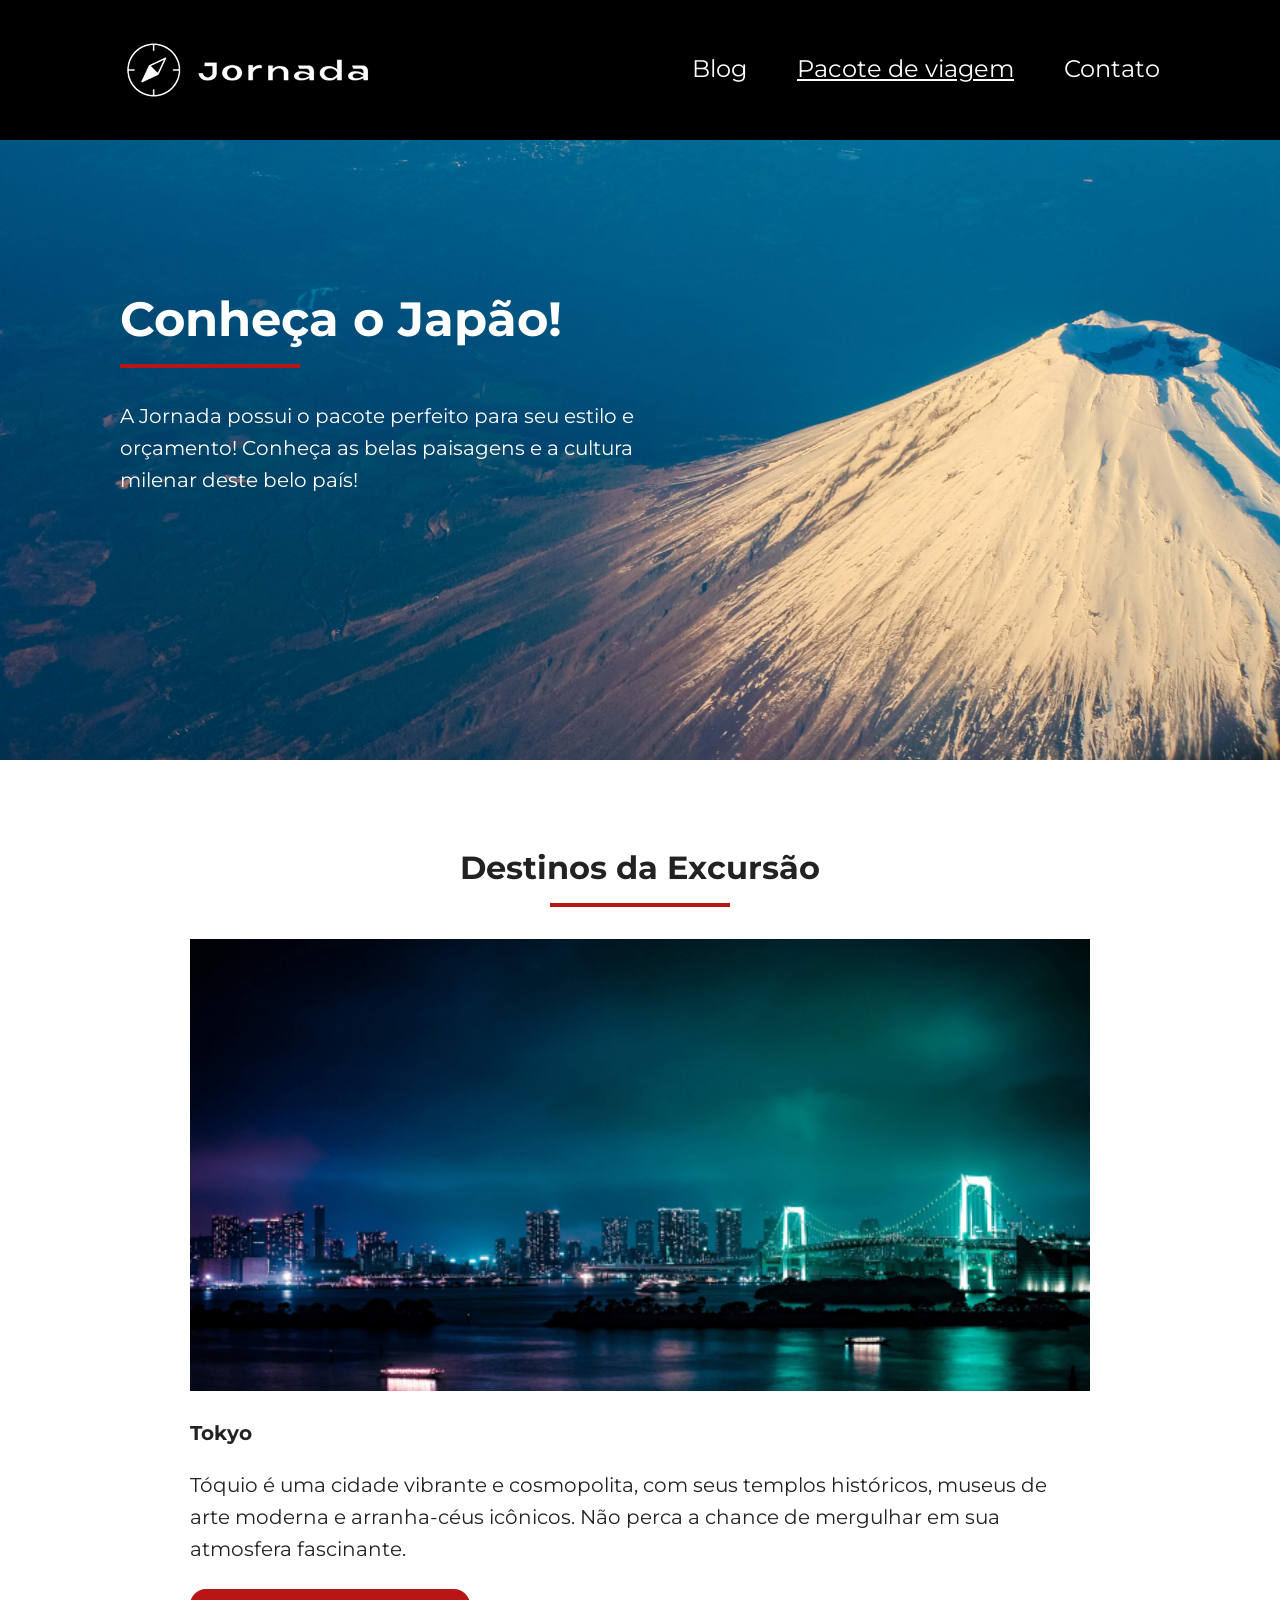
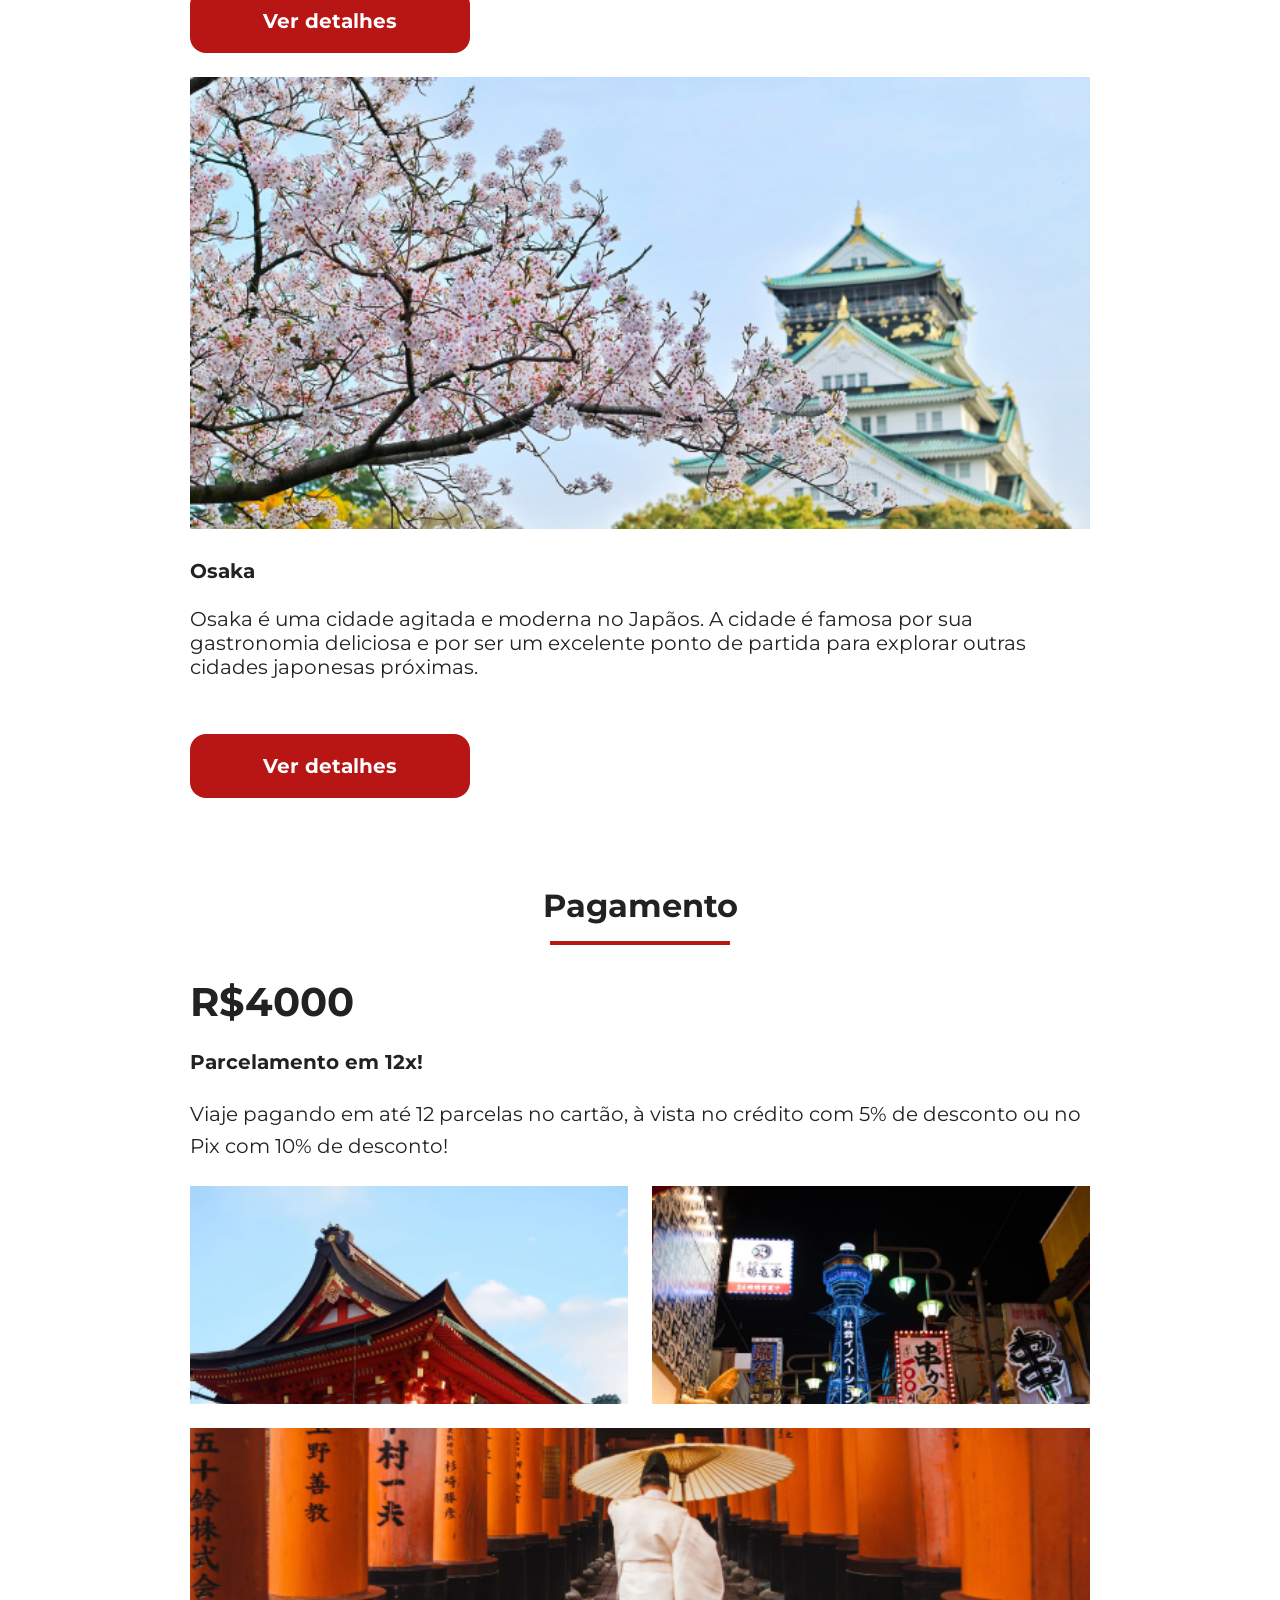
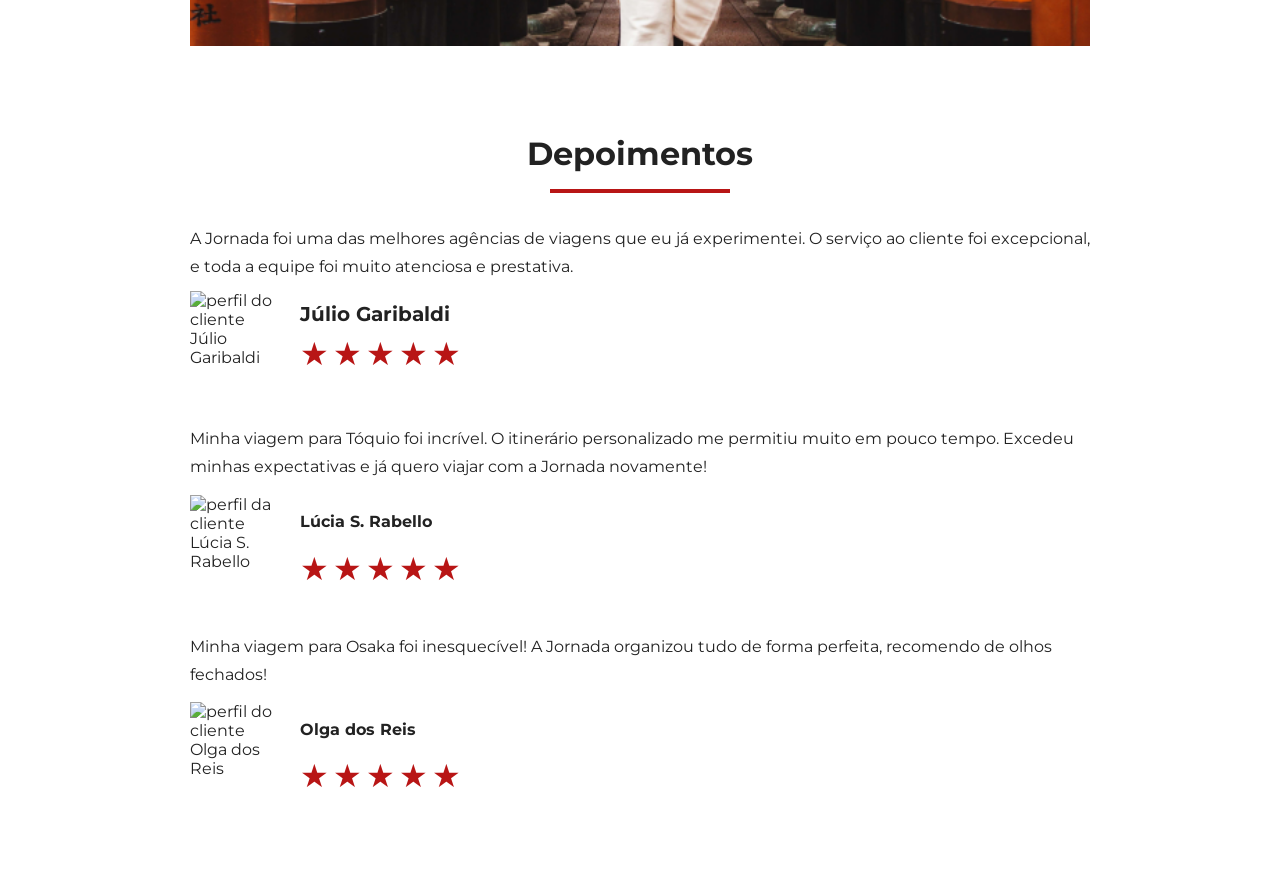
==== commit 30509ec4: "Finaliza estilo e estruturacao de testimonials de package" ====
--- a/pacotes-de-viagens.html
+++ b/pacotes-de-viagens.html
@@ -153,6 +153,88 @@
           </div>
         </div>
       </section>
+      <section class="testimonial">
+        <div class="section-title">
+          <h2>Depoimentos</h2>
+          <hr />
+        </div>
+        <div class="package testimonial-conteiner">
+          <article>
+            <header>
+              <p>
+                A Jornada foi uma das melhores agências de viagens que eu já
+                experimentei. O serviço ao cliente foi excepcional, e toda a
+                equipe foi muito atenciosa e prestativa.
+              </p>
+            </header>
+            <footer>
+              <img
+                src="../jornada-viagens/img/travel-package/avatar-julio.png"
+                alt="perfil do cliente Júlio Garibaldi"
+              />
+              <div class="profile-content">
+                <h3>Júlio Garibaldi</h3>
+                <div class="rating">
+                  <span class="star">★</span>
+                  <span class="star">★</span>
+                  <span class="star">★</span>
+                  <span class="star">★</span>
+                  <span class="star">★</span>
+                </div>
+              </div>
+            </footer>
+          </article>
+          <article>
+            <header>
+              <p>
+                Minha viagem para Tóquio foi incrível. O itinerário
+                personalizado me permitiu muito em pouco tempo. Excedeu minhas
+                expectativas e já quero viajar com a Jornada novamente!
+              </p>
+            </header>
+            <footer>
+              <img
+                src="../jornada-viagens/img/travel-package/avatar-lúcia.png"
+                alt="perfil da cliente Lúcia S. Rabello"
+              />
+              <div class="profile-content">
+                <h4>Lúcia S. Rabello</h4>
+                <div class="rating">
+                  <span class="star">★</span>
+                  <span class="star">★</span>
+                  <span class="star">★</span>
+                  <span class="star">★</span>
+                  <span class="star">★</span>
+                </div>
+              </div>
+            </footer>
+          </article>
+          <article>
+            <header>
+              <p>
+                Minha viagem para Osaka foi inesquecível! A Jornada organizou
+                tudo de forma perfeita, recomendo de olhos fechados!
+              </p>
+            </header>
+            <footer>
+              <img
+                src="../jornada-viagens/img/travel-package/avatar-olga.png"
+                alt="perfil do cliente Olga dos Reis"
+              />
+              <div class="profile-content">
+                <h4>Olga dos Reis</h4>
+                <div class="rating">
+                  <span class="star">★</span>
+                  <span class="star">★</span>
+                  <span class="star">★</span>
+                  <span class="star">★</span>
+                  <span class="star">★</span>
+                </div>
+              </div>
+            </footer>
+          </article>
+        </div>
+      </section>
     </main>
   </body>
 </html>
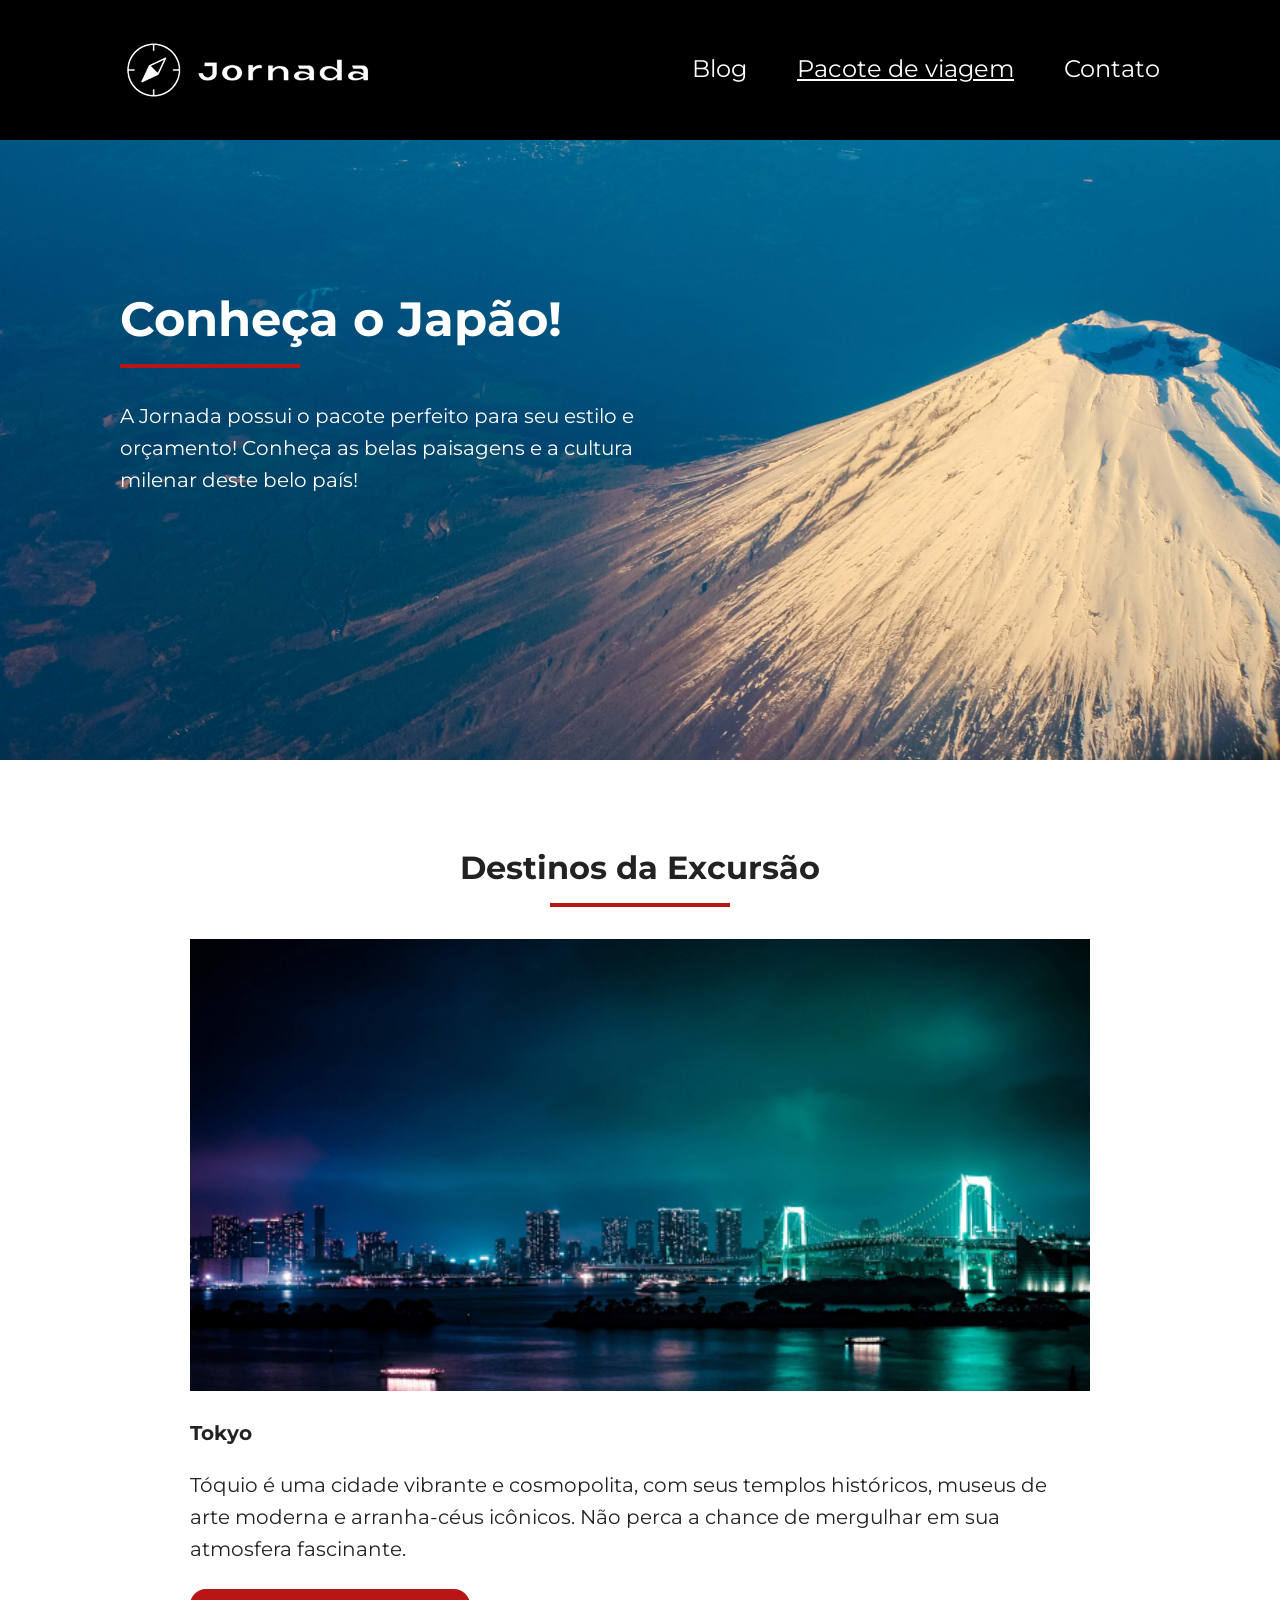
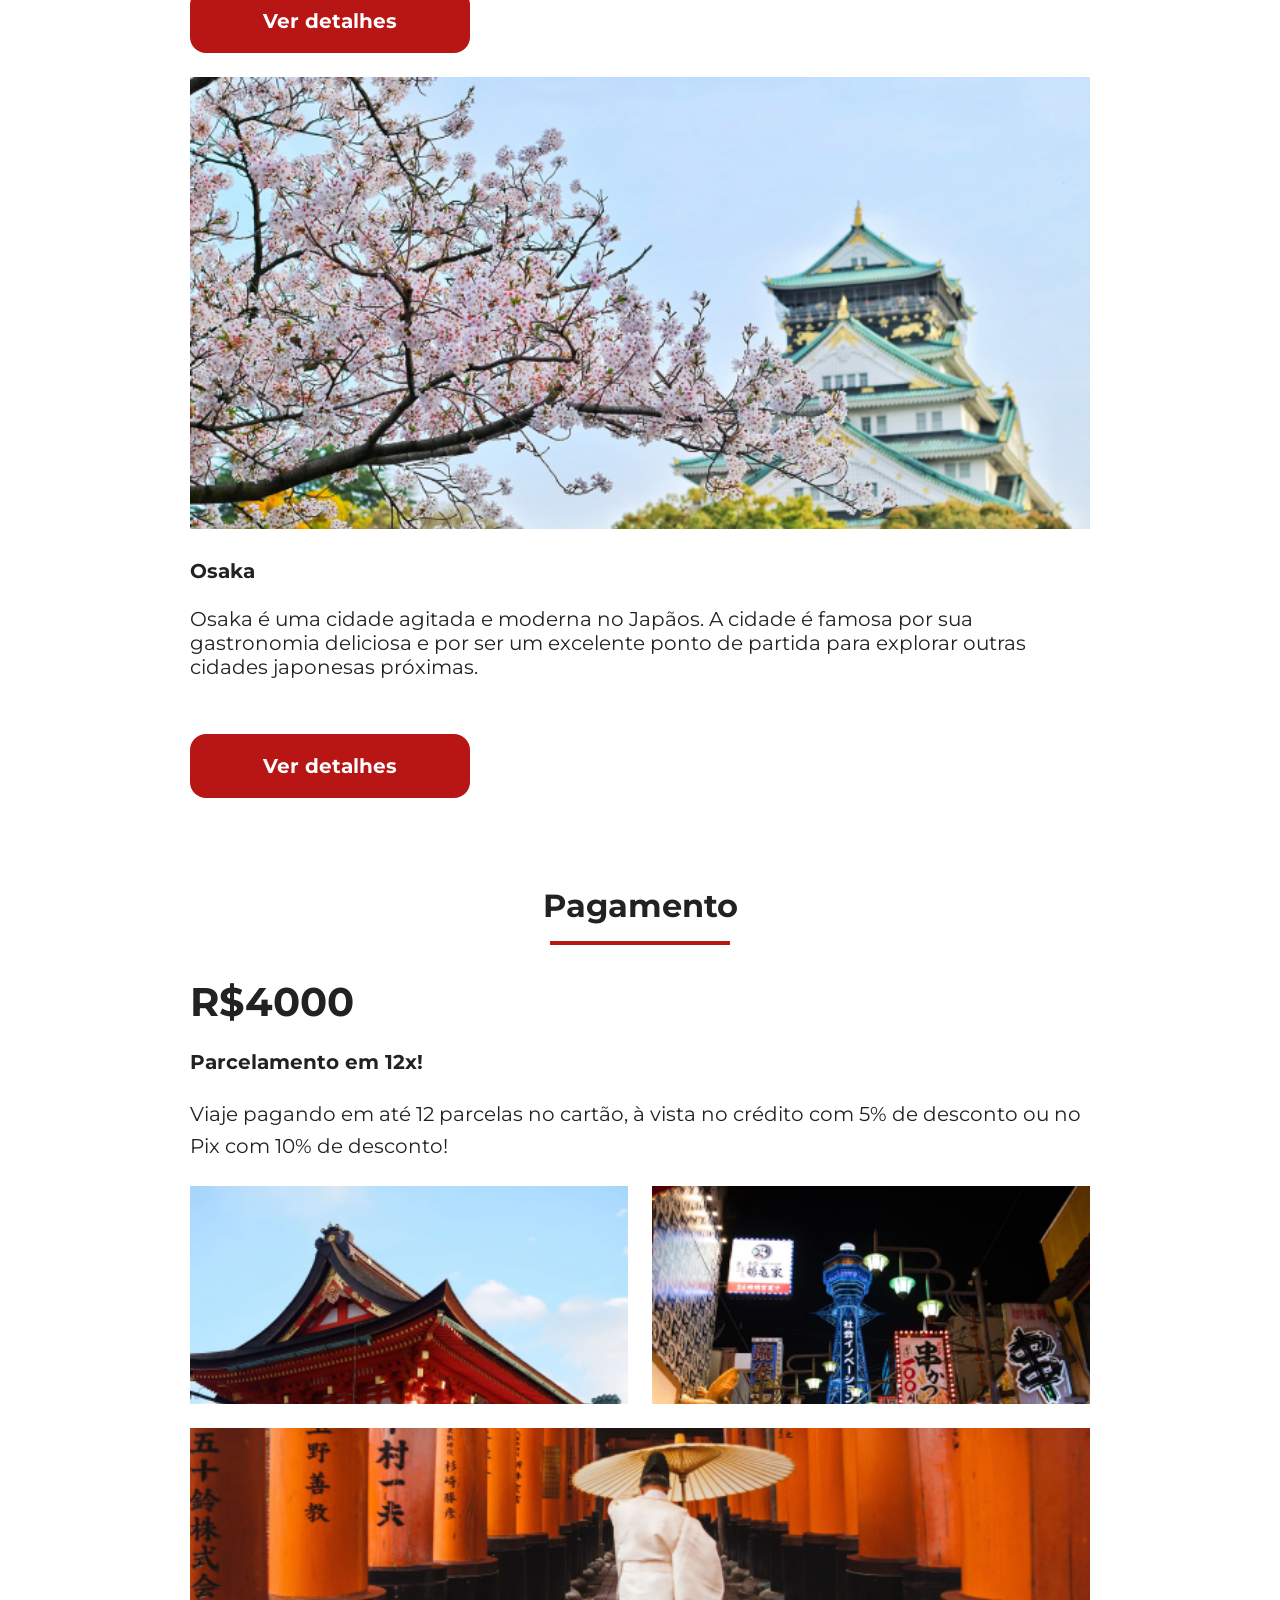
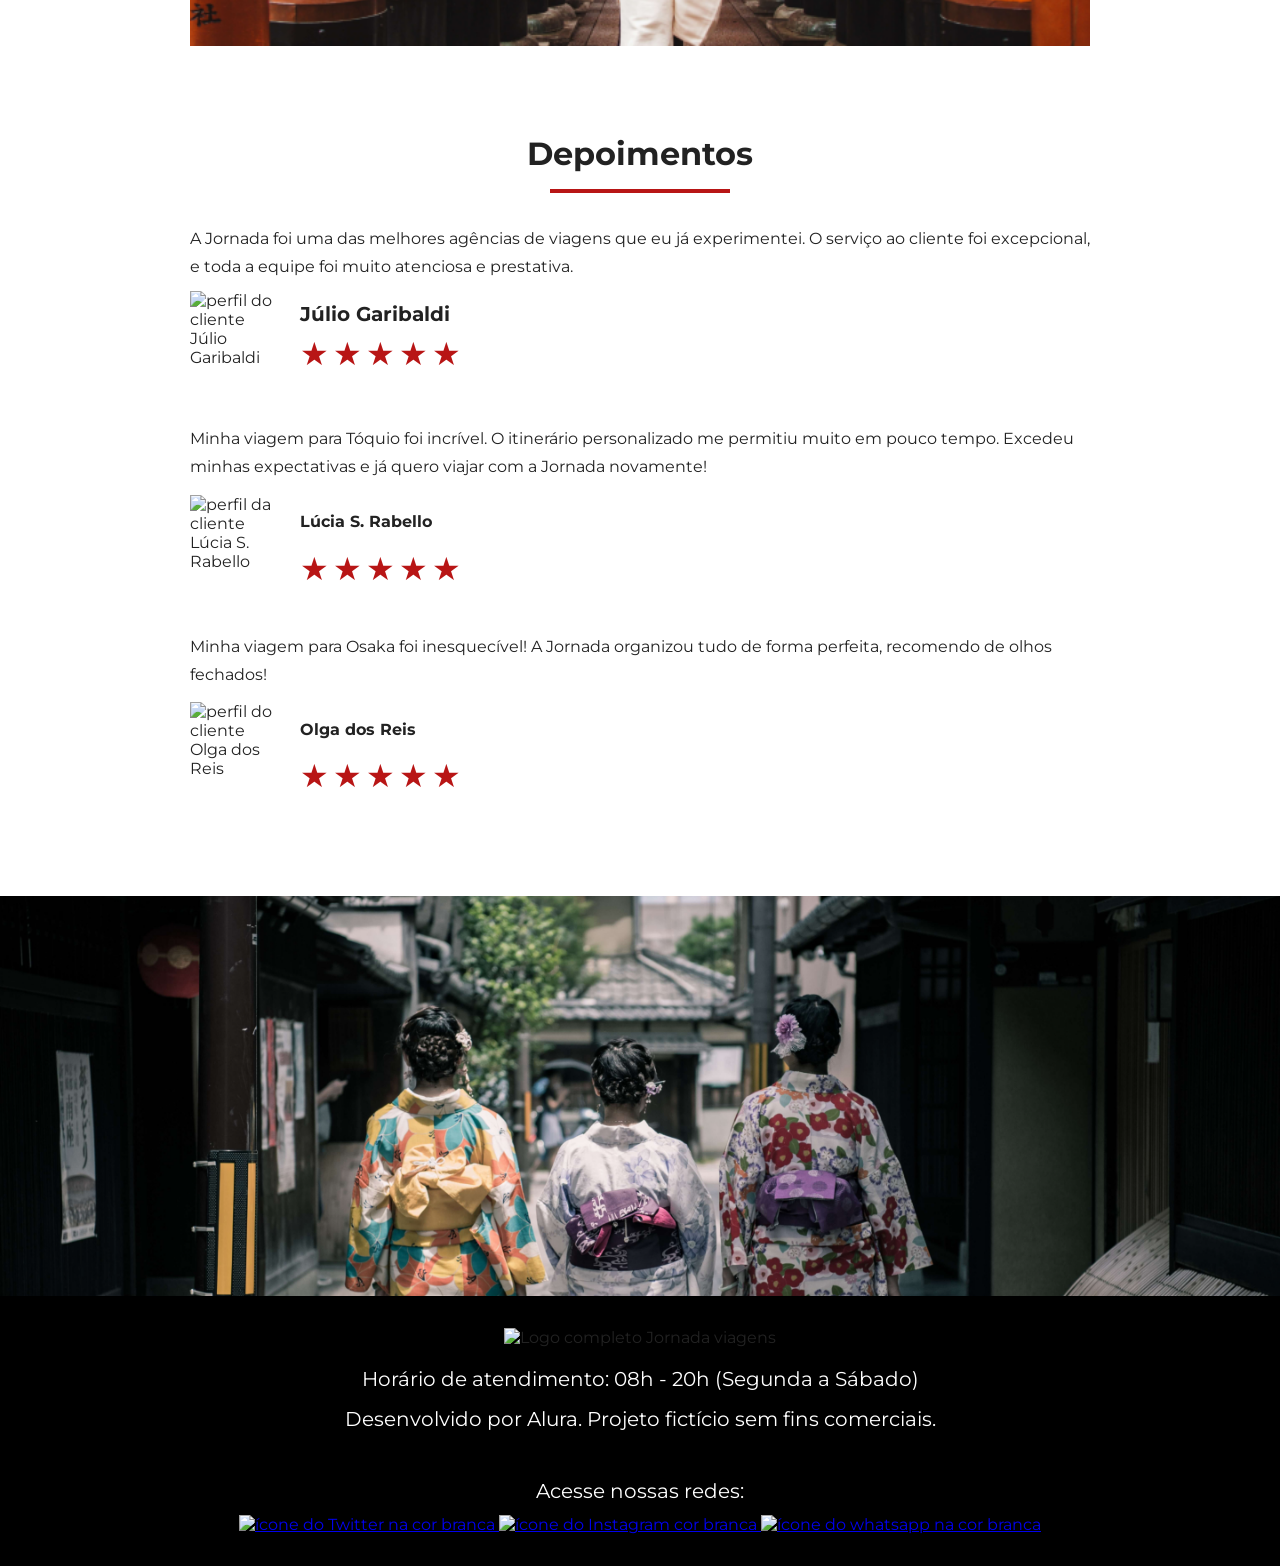
==== commit 042ffd32: "Finaliza a page travel-package" ====
--- a/pacotes-de-viagens.html
+++ b/pacotes-de-viagens.html
@@ -235,6 +235,53 @@
           </article>
         </div>
       </section>
+      <section class="bottom-hero">
+        <div class="package-hero-img"></div>
+      </section>
+      <footer class="main-footer">
+        <div class="footer-content">
+          <img
+            src="../jornada-viagens/img/Logo-branco-footer.png"
+            alt="Logo completo Jornada viagens"
+          />
+          <p>Horário de atendimento: 08h - 20h (Segunda a Sábado)</p>
+          <p>Desenvolvido por Alura. Projeto fictício sem fins comerciais.</p>
+        </div>
+        <div class="footer-social">
+          <p>Acesse nossas redes:</p>
+
+          <a
+            href="#"
+            target="_blank"
+            title="Acesse o Twitter do Jornada Viagens"
+          >
+            <img
+              src="../jornada-viagens/img/Twiter-footer-icone.svg"
+              alt="ícone do Twitter na cor branca"
+            />
+          </a>
+          <a
+            href="#"
+            target="_blank"
+            title="Acesse o Instagram do Jornada Viagens"
+          >
+            <img
+              src="../jornada-viagens/img/Instagram-footer-icone.svg"
+              alt="ícone do Instagram cor branca"
+            />
+          </a>
+          <a
+            href="#"
+            target="_blank"
+            title="Entre em contato com o nosso Whatsapp do Jornada Viagens"
+          >
+            <img
+              src="../jornada-viagens/img/Whatsapp-footer-icone.svg"
+              alt="ícone do whatsapp na cor branca"
+            />
+          </a>
+        </div>
+      </footer>
     </main>
   </body>
 </html>
